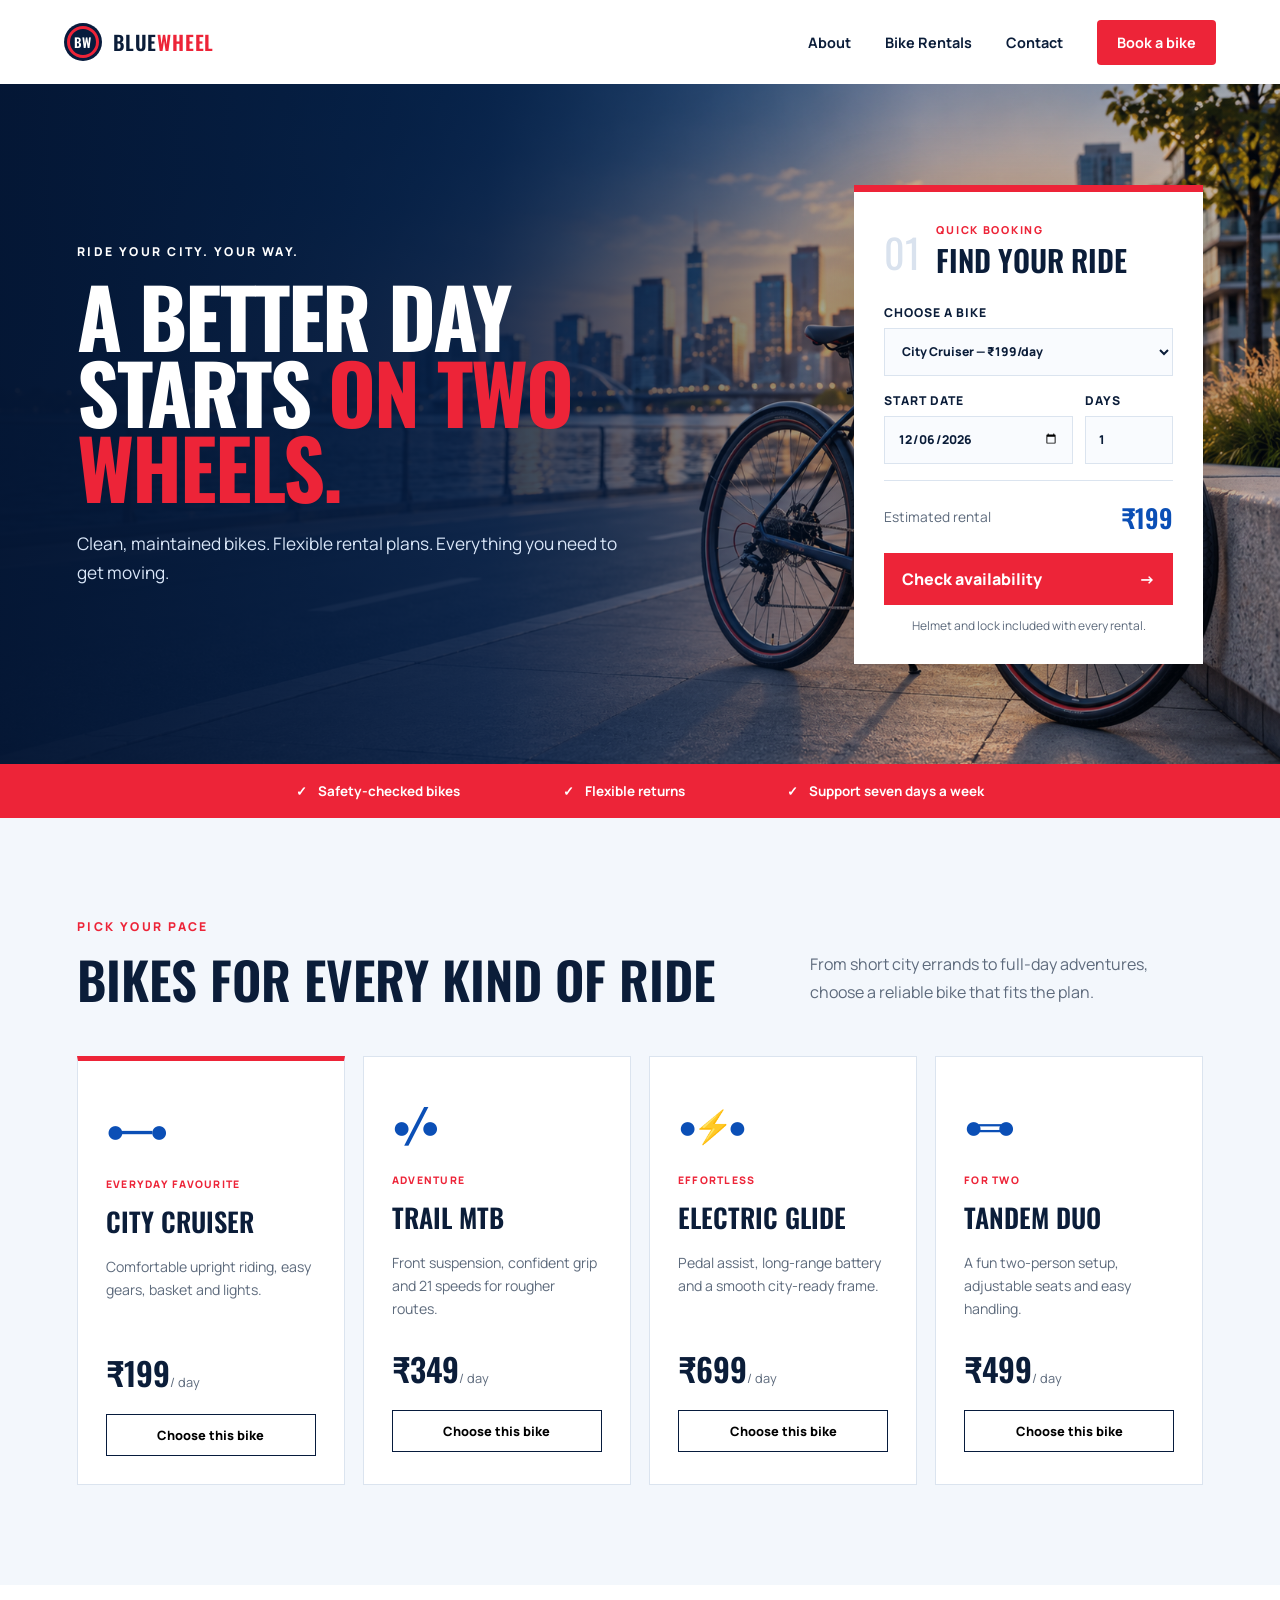
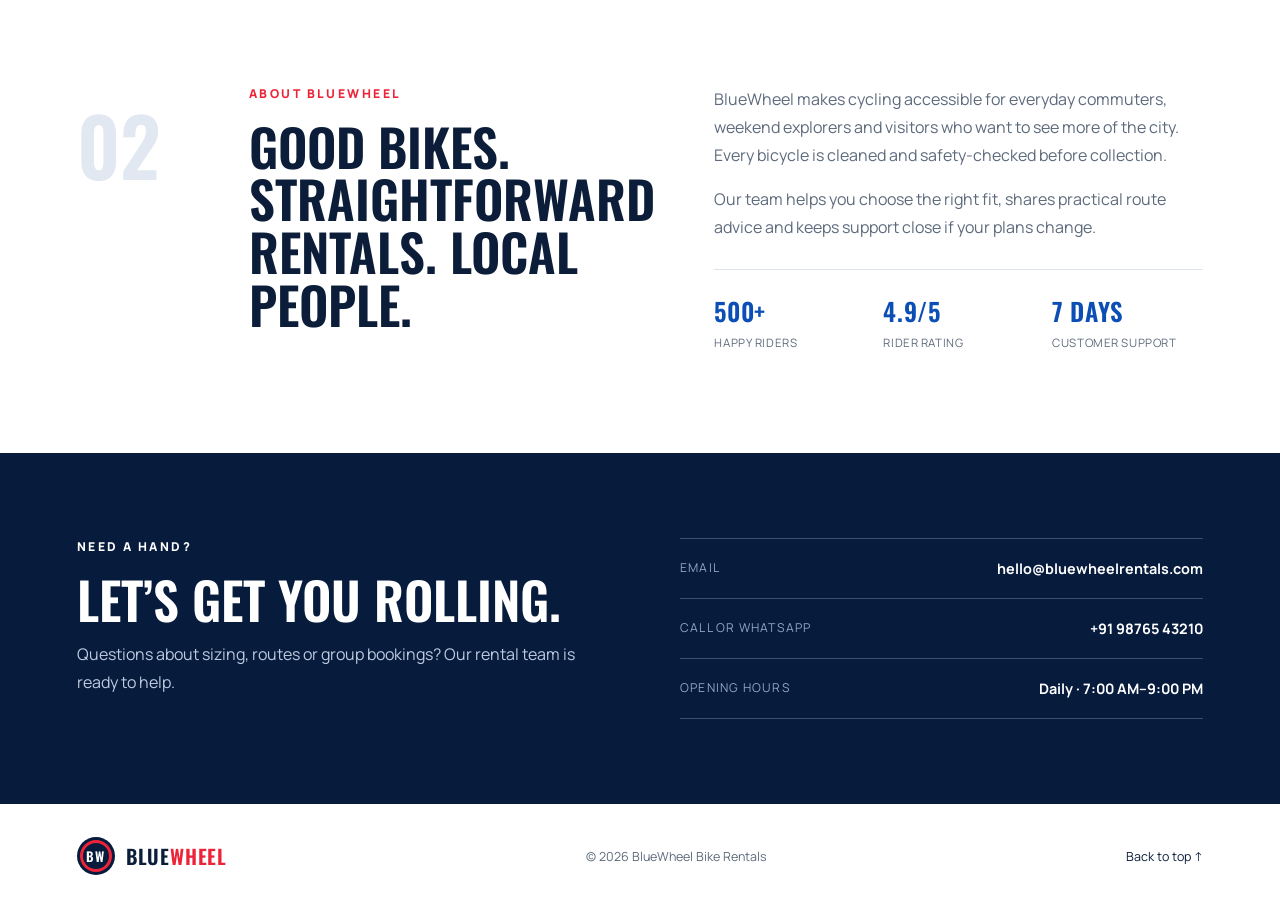
==== BlueWheel-Bike-Rentals/index.html @ c438b104 "Add bike rental website" ====
<!doctype html>
<html lang="en">
<head>
  <meta charset="utf-8">
  <meta name="viewport" content="width=device-width, initial-scale=1">
  <meta name="description" content="Book reliable city, mountain, electric, and tandem bicycles with BlueWheel Bike Rentals.">
  <title>BlueWheel Bike Rentals</title>
  <link rel="preconnect" href="https://fonts.googleapis.com">
  <link rel="preconnect" href="https://fonts.gstatic.com" crossorigin>
  <link href="https://fonts.googleapis.com/css2?family=Manrope:wght@400;500;600;700;800&family=Oswald:wght@500;600&display=swap" rel="stylesheet">
  <link rel="icon" type="image/svg+xml" href="data:image/svg+xml,%3Csvg xmlns='http://www.w3.org/2000/svg' viewBox='0 0 64 64'%3E%3Crect width='64' height='64' rx='14' fill='%2308285c'/%3E%3Ccircle cx='18' cy='43' r='10' fill='none' stroke='%23fff' stroke-width='4'/%3E%3Ccircle cx='47' cy='43' r='10' fill='none' stroke='%23fff' stroke-width='4'/%3E%3Cpath d='M18 43l10-20 9 20H18l8-14h14' fill='none' stroke='%23ed2438' stroke-width='4' stroke-linecap='round' stroke-linejoin='round'/%3E%3C/svg%3E">
  <link rel="stylesheet" href="styles.css">
</head>
<body>
  <header class="site-header">
    <a class="brand" href="#top" aria-label="BlueWheel home">
      <span class="brand-mark" aria-hidden="true">BW</span>
      <span>BLUE<span>WHEEL</span></span>
    </a>
    <button class="menu-toggle" type="button" aria-expanded="false" aria-controls="main-nav">Menu</button>
    <nav id="main-nav" aria-label="Main navigation">
      <a href="#about">About</a>
      <a href="#rentals">Bike Rentals</a>
      <a href="#contact">Contact</a>
      <a class="nav-cta" href="#book">Book a bike</a>
    </nav>
  </header>

  <main id="top">
    <section class="hero" aria-labelledby="hero-title">
      <img class="hero-image" src="hero-bike.png" alt="Blue city bicycle beside a waterfront cycling path at sunset">
      <div class="hero-shade"></div>
      <div class="hero-copy">
        <p class="eyebrow">Ride your city. Your way.</p>
        <h1 id="hero-title">A better day starts <em>on two wheels.</em></h1>
        <p>Clean, maintained bikes. Flexible rental plans. Everything you need to get moving.</p>
      </div>

      <form class="booking-card" id="book">
        <div class="booking-heading">
          <span>01</span>
          <div><p>Quick booking</p><h2>Find your ride</h2></div>
        </div>
        <label>Choose a bike
          <select id="bike-select" required>
            <option value="City Cruiser|199">City Cruiser — ₹199/day</option>
            <option value="Trail MTB|349">Trail MTB — ₹349/day</option>
            <option value="Electric Glide|699">Electric Glide — ₹699/day</option>
            <option value="Tandem Duo|499">Tandem Duo — ₹499/day</option>
          </select>
        </label>
        <div class="form-row">
          <label>Start date<input id="start-date" type="date" required></label>
          <label>Days<input id="days" type="number" min="1" max="30" value="1" required></label>
        </div>
        <div class="estimate"><span>Estimated rental</span><strong id="estimate">₹199</strong></div>
        <button class="primary-button" type="submit">Check availability <span>→</span></button>
        <p class="form-note">Helmet and lock included with every rental.</p>
        <div class="success-message" id="booking-message" role="status" aria-live="polite"></div>
      </form>
    </section>

    <section class="trust-strip" aria-label="Rental benefits">
      <span><b>✓</b> Safety-checked bikes</span>
      <span><b>✓</b> Flexible returns</span>
      <span><b>✓</b> Support seven days a week</span>
    </section>

    <section class="section rentals" id="rentals" aria-labelledby="rentals-title">
      <div class="section-heading">
        <div><p class="eyebrow red">Pick your pace</p><h2 id="rentals-title">Bikes for every kind of ride</h2></div>
        <p>From short city errands to full-day adventures, choose a reliable bike that fits the plan.</p>
      </div>
      <div class="bike-grid">
        <article class="bike-card featured">
          <div class="bike-icon" aria-hidden="true">●—●</div><p class="tag">Everyday favourite</p>
          <h3>City Cruiser</h3><p>Comfortable upright riding, easy gears, basket and lights.</p>
          <div class="price"><strong>₹199</strong><span>/ day</span></div><button data-bike="City Cruiser">Choose this bike</button>
        </article>
        <article class="bike-card">
          <div class="bike-icon" aria-hidden="true">●╱●</div><p class="tag">Adventure</p>
          <h3>Trail MTB</h3><p>Front suspension, confident grip and 21 speeds for rougher routes.</p>
          <div class="price"><strong>₹349</strong><span>/ day</span></div><button data-bike="Trail MTB">Choose this bike</button>
        </article>
        <article class="bike-card">
          <div class="bike-icon" aria-hidden="true">●⚡●</div><p class="tag">Effortless</p>
          <h3>Electric Glide</h3><p>Pedal assist, long-range battery and a smooth city-ready frame.</p>
          <div class="price"><strong>₹699</strong><span>/ day</span></div><button data-bike="Electric Glide">Choose this bike</button>
        </article>
        <article class="bike-card">
          <div class="bike-icon" aria-hidden="true">●═●</div><p class="tag">For two</p>
          <h3>Tandem Duo</h3><p>A fun two-person setup, adjustable seats and easy handling.</p>
          <div class="price"><strong>₹499</strong><span>/ day</span></div><button data-bike="Tandem Duo">Choose this bike</button>
        </article>
      </div>
    </section>

    <section class="section about" id="about" aria-labelledby="about-title">
      <div class="about-number" aria-hidden="true">02</div>
      <div><p class="eyebrow red">About BlueWheel</p><h2 id="about-title">Good bikes. Straightforward rentals. Local people.</h2></div>
      <div class="about-copy">
        <p>BlueWheel makes cycling accessible for everyday commuters, weekend explorers and visitors who want to see more of the city. Every bicycle is cleaned and safety-checked before collection.</p>
        <p>Our team helps you choose the right fit, shares practical route advice and keeps support close if your plans change.</p>
        <div class="stats"><span><strong>500+</strong> happy riders</span><span><strong>4.9/5</strong> rider rating</span><span><strong>7 days</strong> customer support</span></div>
      </div>
    </section>

    <section class="contact" id="contact" aria-labelledby="contact-title">
      <div><p class="eyebrow">Need a hand?</p><h2 id="contact-title">Let’s get you rolling.</h2><p>Questions about sizing, routes or group bookings? Our rental team is ready to help.</p></div>
      <div class="contact-links">
        <a href="mailto:hello@bluewheelrentals.com"><span>Email</span><strong>hello@bluewheelrentals.com</strong></a>
        <a href="tel:+919876543210"><span>Call or WhatsApp</span><strong>+91 98765 43210</strong></a>
        <p><span>Opening hours</span><strong>Daily · 7:00 AM–9:00 PM</strong></p>
      </div>
    </section>
  </main>

  <footer><a class="brand" href="#top"><span class="brand-mark">BW</span><span>BLUE<span>WHEEL</span></span></a><p>© 2026 BlueWheel Bike Rentals</p><a href="#top">Back to top ↑</a></footer>
  <script src="script.js"></script>
</body>
</html>
---- BlueWheel-Bike-Rentals/styles.css ----
:root{--navy:#071b3d;--blue:#0b4fb6;--bright:#156bff;--red:#ed2438;--white:#fff;--ice:#f3f7fc;--ink:#0b1d39;--muted:#5d6a7c;--line:#dbe4ef}
*{box-sizing:border-box}html{scroll-behavior:smooth}body{margin:0;font-family:Manrope,Arial,sans-serif;color:var(--ink);background:var(--white);font-size:16px}a{color:inherit;text-decoration:none}button,input,select{font:inherit}.site-header{height:84px;display:flex;align-items:center;justify-content:space-between;padding:0 clamp(22px,5vw,76px);background:#fff;position:relative;z-index:20}.brand{display:flex;align-items:center;gap:11px;font-family:Oswald,sans-serif;font-size:1.25rem;letter-spacing:.04em;font-weight:600}.brand>span:last-child>span{color:var(--red)}.brand-mark{display:grid;place-items:center;width:38px;height:38px;border-radius:50%;background:var(--navy);color:#fff!important;font:600 .82rem Oswald;outline:3px solid var(--red);outline-offset:-6px}.site-header nav{display:flex;align-items:center;gap:34px;font-weight:700;font-size:.9rem}.site-header nav a:not(.nav-cta):hover{color:var(--red)}.nav-cta{background:var(--red);color:#fff;padding:13px 20px;border-radius:4px}.menu-toggle{display:none}.hero{min-height:680px;position:relative;display:grid;grid-template-columns:minmax(0,1.15fr) minmax(340px,.55fr);gap:48px;align-items:center;padding:64px clamp(22px,6vw,92px);overflow:hidden}.hero-image,.hero-shade{position:absolute;inset:0;width:100%;height:100%;object-fit:cover}.hero-shade{background:linear-gradient(90deg,rgba(4,22,52,.97) 0%,rgba(5,30,68,.84) 38%,rgba(4,22,52,.18) 72%,rgba(4,22,52,.22));z-index:1}.hero-copy,.booking-card{position:relative;z-index:2}.hero-copy{color:white;max-width:670px}.eyebrow{text-transform:uppercase;letter-spacing:.2em;font-size:.76rem;font-weight:800;margin:0 0 18px}.eyebrow.red{color:var(--red)}.hero h1{font-family:Oswald,sans-serif;text-transform:uppercase;font-size:clamp(3.4rem,6.4vw,6.9rem);line-height:.92;margin:0 0 24px;letter-spacing:-.025em}.hero h1 em{font-style:normal;color:var(--red)}.hero-copy>p:last-child{max-width:540px;color:#d9e6f8;font-size:1.08rem;line-height:1.7}.booking-card{justify-self:end;width:min(100%,430px);background:white;padding:30px;border-top:7px solid var(--red);box-shadow:0 22px 70px rgba(0,0,0,.28)}.booking-heading{display:flex;gap:16px;align-items:center;margin-bottom:22px}.booking-heading>span{font-family:Oswald;font-size:2.5rem;color:#d9e2ee}.booking-heading p{margin:0;text-transform:uppercase;font-size:.68rem;letter-spacing:.16em;color:var(--red);font-weight:800}.booking-heading h2{margin:1px 0 0;font:600 1.85rem Oswald;text-transform:uppercase}.booking-card label{display:grid;gap:7px;font-size:.76rem;text-transform:uppercase;letter-spacing:.08em;font-weight:800;margin-bottom:16px}.booking-card select,.booking-card input{width:100%;border:1px solid var(--line);background:#f9fbfe;padding:13px;color:var(--ink);min-height:48px}.form-row{display:grid;grid-template-columns:1.5fr .7fr;gap:12px}.estimate{display:flex;justify-content:space-between;align-items:center;border-top:1px solid var(--line);padding:17px 0}.estimate span{font-size:.86rem;color:var(--muted)}.estimate strong{font:600 1.6rem Oswald;color:var(--blue)}.primary-button{border:0;background:var(--red);color:white;width:100%;padding:15px 18px;text-align:left;display:flex;justify-content:space-between;font-weight:800;cursor:pointer}.primary-button:hover{background:#cf1729}.form-note{text-align:center;color:var(--muted);font-size:.75rem;margin:12px 0 0}.success-message{display:none;margin-top:12px;padding:11px;background:#e9f4ff;color:var(--blue);font-size:.82rem;font-weight:700}.success-message.show{display:block}.trust-strip{display:flex;justify-content:center;gap:clamp(35px,8vw,120px);background:var(--red);color:white;padding:18px 24px;font-size:.84rem;font-weight:700}.trust-strip b{margin-right:8px}.section{padding:100px clamp(22px,6vw,92px)}.section-heading{display:grid;grid-template-columns:1.2fr .7fr;gap:60px;align-items:end;margin-bottom:50px}.section h2,.contact h2{font:600 clamp(2.5rem,4vw,4.4rem)/1.03 Oswald;text-transform:uppercase;margin:0}.section-heading>p{color:var(--muted);line-height:1.75;margin:0}.rentals{background:var(--ice)}.bike-grid{display:grid;grid-template-columns:repeat(4,1fr);gap:18px}.bike-card{background:white;padding:28px;border:1px solid var(--line);position:relative;transition:transform .2s,box-shadow .2s}.bike-card:hover{transform:translateY(-5px);box-shadow:0 18px 40px rgba(7,27,61,.1)}.bike-card.featured{border-top:5px solid var(--red)}.bike-icon{height:78px;display:flex;align-items:center;font:600 2rem Oswald;color:var(--blue);letter-spacing:-.15em}.bike-card .tag{text-transform:uppercase;color:var(--red);letter-spacing:.12em;font-size:.65rem;font-weight:800}.bike-card h3{font:600 1.65rem Oswald;text-transform:uppercase;margin:8px 0}.bike-card>p:not(.tag){font-size:.88rem;line-height:1.65;color:var(--muted);min-height:70px}.price{margin:24px 0 18px}.price strong{font:600 2rem Oswald}.price span{color:var(--muted);font-size:.8rem}.bike-card button{background:transparent;border:1px solid var(--navy);padding:11px 14px;width:100%;font-size:.8rem;font-weight:800;cursor:pointer}.bike-card button:hover{background:var(--navy);color:#fff}.about{display:grid;grid-template-columns:.25fr .85fr 1fr;gap:50px;align-items:start}.about-number{font:600 5rem Oswald;color:#e1e8f1}.about-copy{color:var(--muted);line-height:1.75}.about-copy>p:first-child{margin-top:0}.stats{display:grid;grid-template-columns:repeat(3,1fr);gap:18px;border-top:1px solid var(--line);padding-top:22px;margin-top:28px}.stats span{font-size:.72rem;text-transform:uppercase;letter-spacing:.05em}.stats strong{display:block;color:var(--blue);font:600 1.55rem Oswald;margin-bottom:4px}.contact{background:var(--navy);color:white;padding:85px clamp(22px,6vw,92px);display:grid;grid-template-columns:1fr 1fr;gap:80px}.contact>div:first-child>p:last-child{color:#bdcbe0;line-height:1.7;max-width:530px}.contact-links{border-top:1px solid #385073}.contact-links>a,.contact-links>p{display:flex;justify-content:space-between;gap:25px;padding:20px 0;border-bottom:1px solid #385073;margin:0}.contact-links span{color:#91a6c5;font-size:.76rem;text-transform:uppercase;letter-spacing:.1em}.contact-links strong{font-size:.9rem;text-align:right}.contact-links a:hover strong{color:#ff5567}footer{min-height:105px;display:flex;align-items:center;justify-content:space-between;padding:22px clamp(22px,6vw,92px);font-size:.78rem}footer p{color:var(--muted)}
@media(max-width:1000px){.hero{grid-template-columns:1fr;padding-top:90px}.booking-card{justify-self:start}.bike-grid{grid-template-columns:repeat(2,1fr)}.about{grid-template-columns:.2fr 1fr}.about-copy{grid-column:2}.contact{gap:40px}.site-header nav{gap:20px}}
@media(max-width:700px){.site-header{height:72px}.menu-toggle{display:block;background:var(--navy);color:white;border:0;padding:10px 14px}.site-header nav{display:none;position:absolute;top:72px;left:0;right:0;background:white;flex-direction:column;align-items:stretch;padding:20px 24px;box-shadow:0 15px 25px rgba(0,0,0,.12)}.site-header nav.open{display:flex}.hero{padding:70px 20px 42px;min-height:auto}.hero h1{font-size:3.5rem}.hero-shade{background:linear-gradient(180deg,rgba(4,22,52,.82),rgba(4,22,52,.95))}.booking-card{padding:23px;width:100%}.trust-strip{flex-direction:column;gap:12px}.section{padding:70px 20px}.section-heading{grid-template-columns:1fr;gap:20px}.bike-grid{grid-template-columns:1fr}.about{grid-template-columns:1fr;gap:18px}.about-number{font-size:3rem}.about-copy{grid-column:1}.stats{grid-template-columns:1fr 1fr}.contact{grid-template-columns:1fr;padding:65px 20px}.contact-links>a,.contact-links>p{flex-direction:column;gap:7px}.contact-links strong{text-align:left}footer{flex-direction:column;gap:15px;padding:30px 20px;text-align:center}}
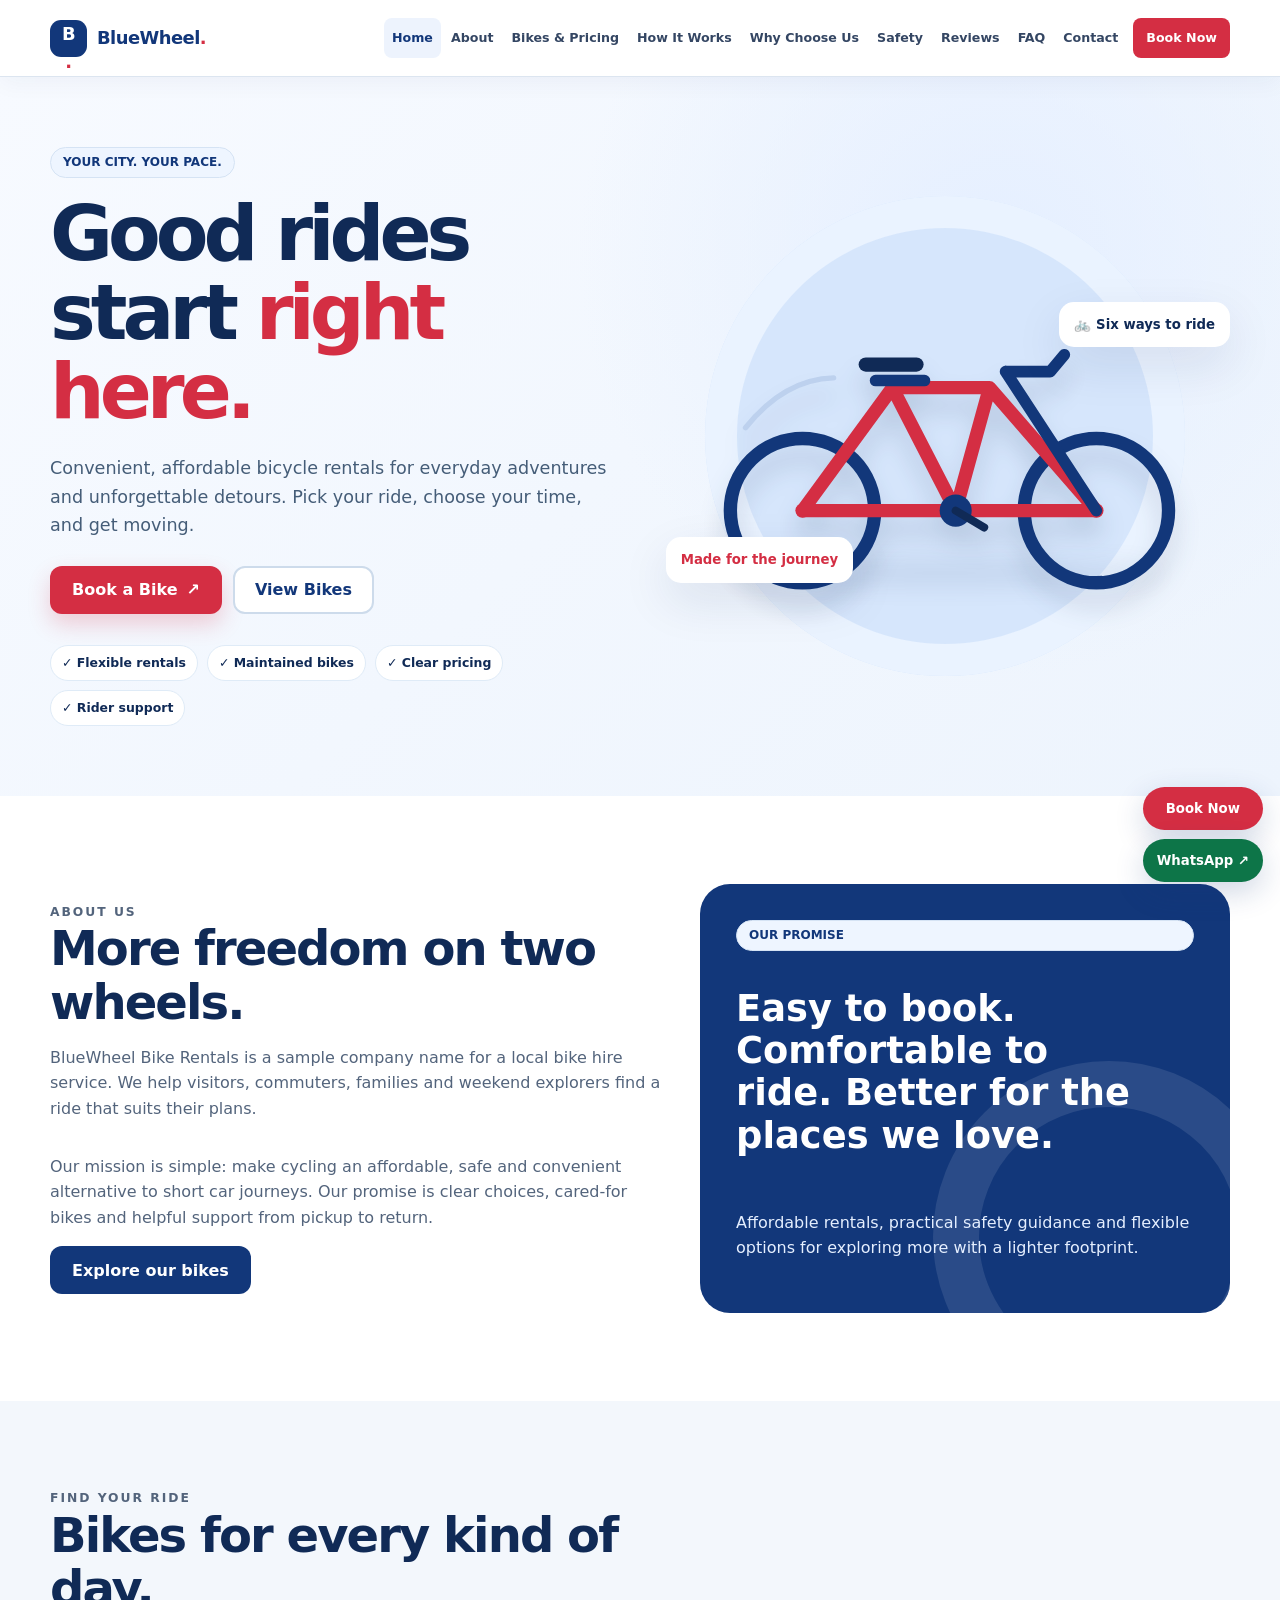
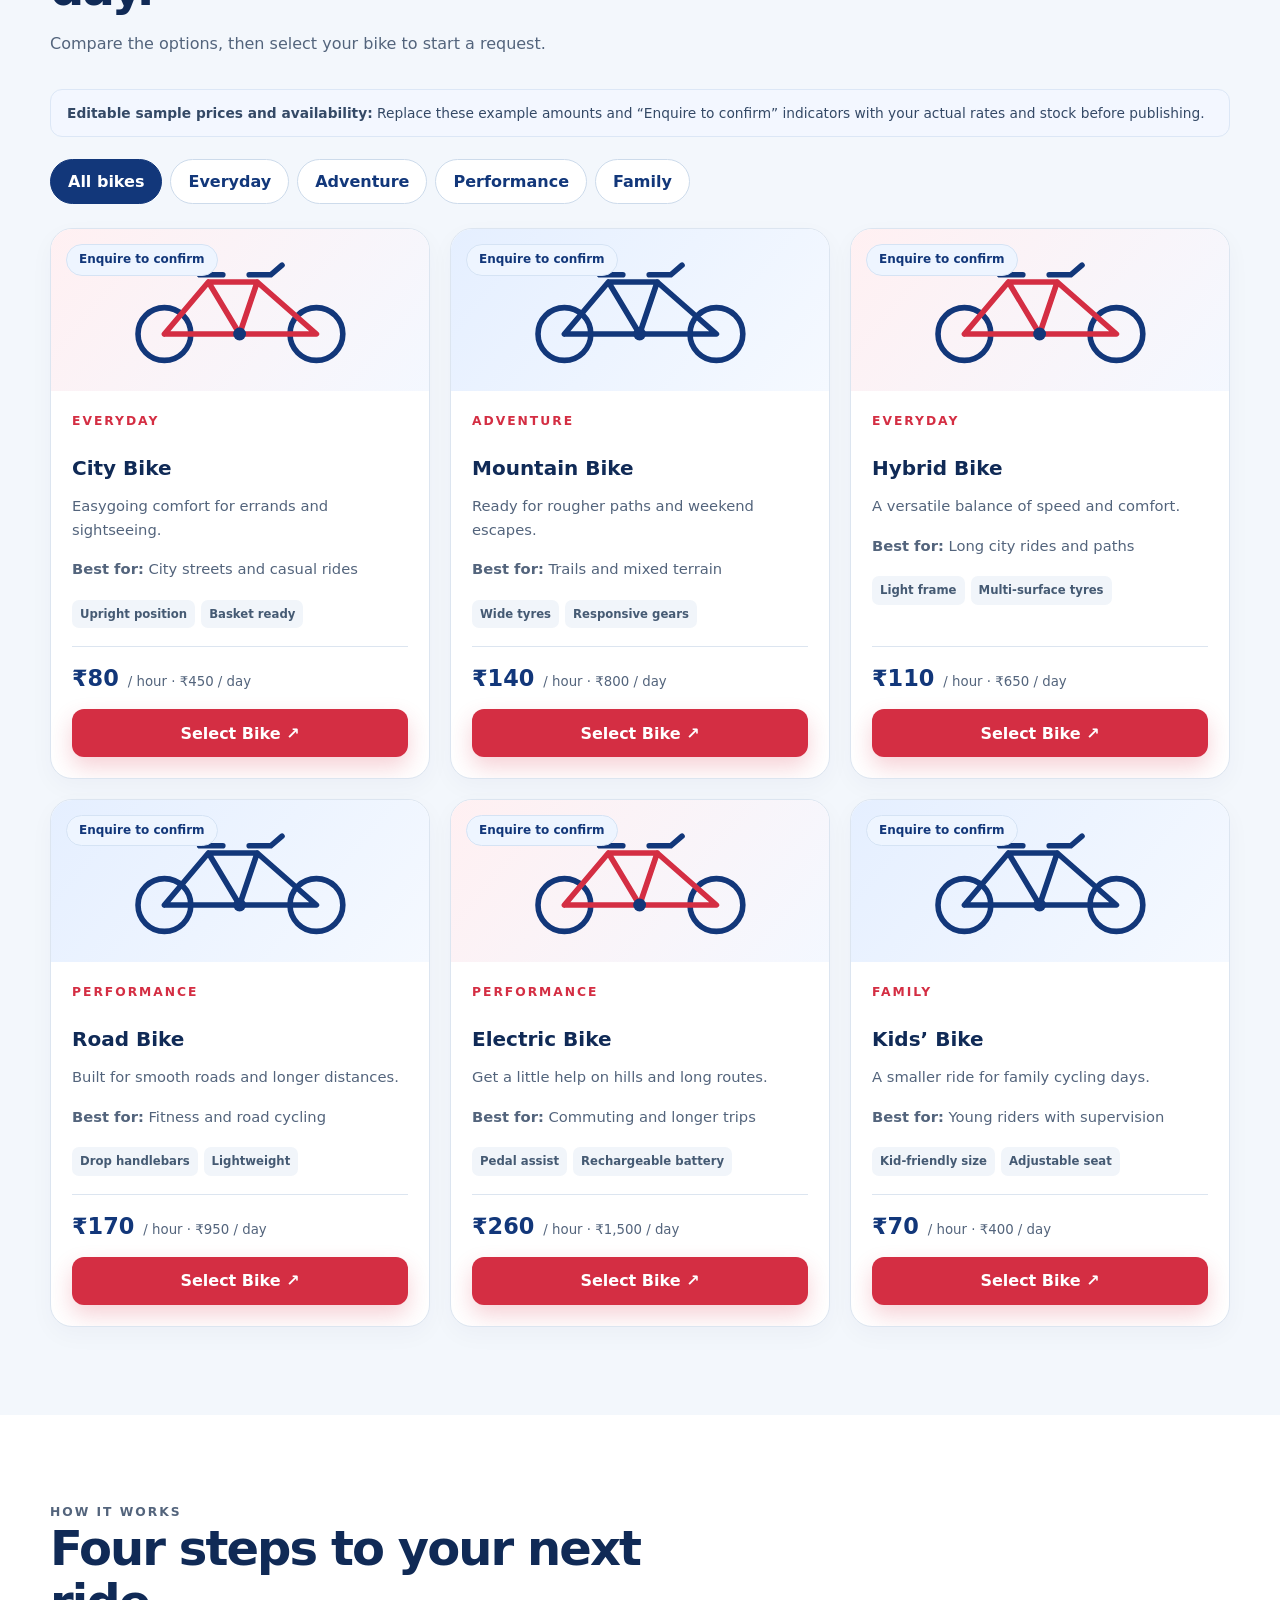
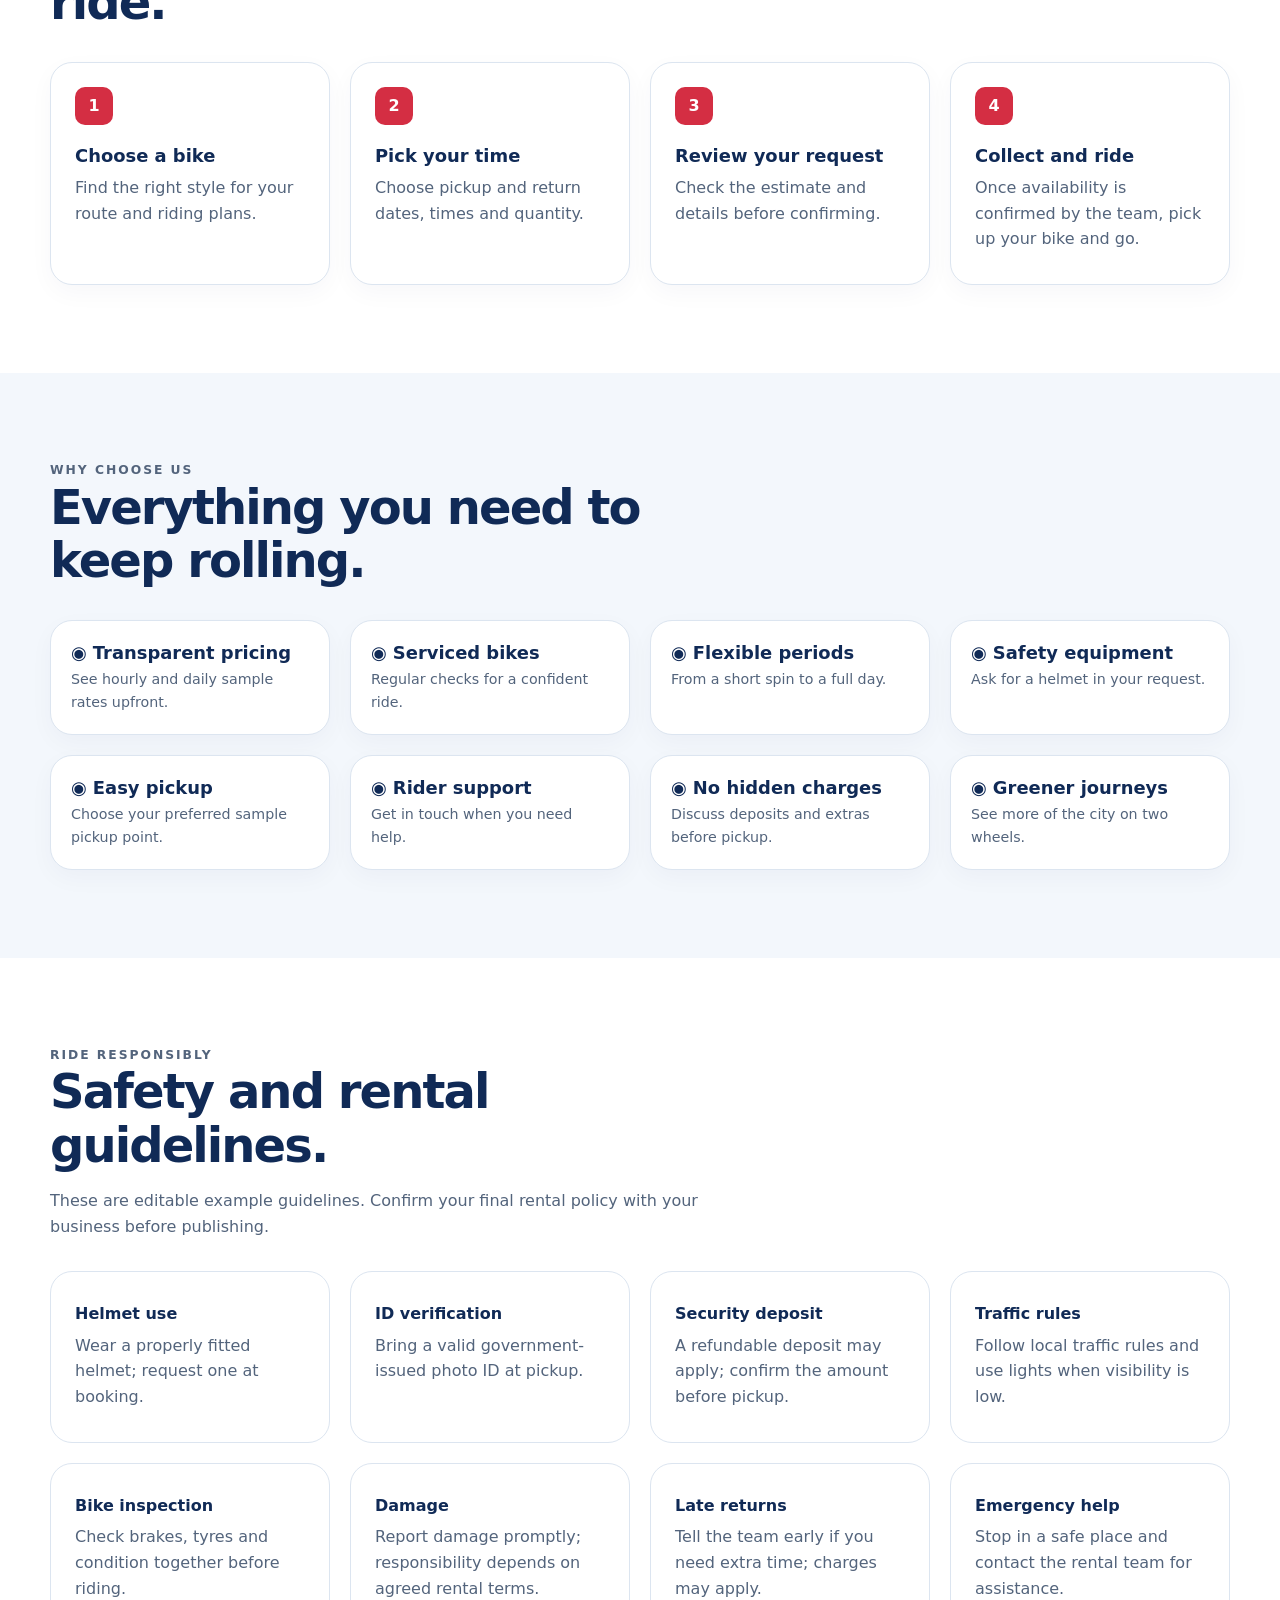
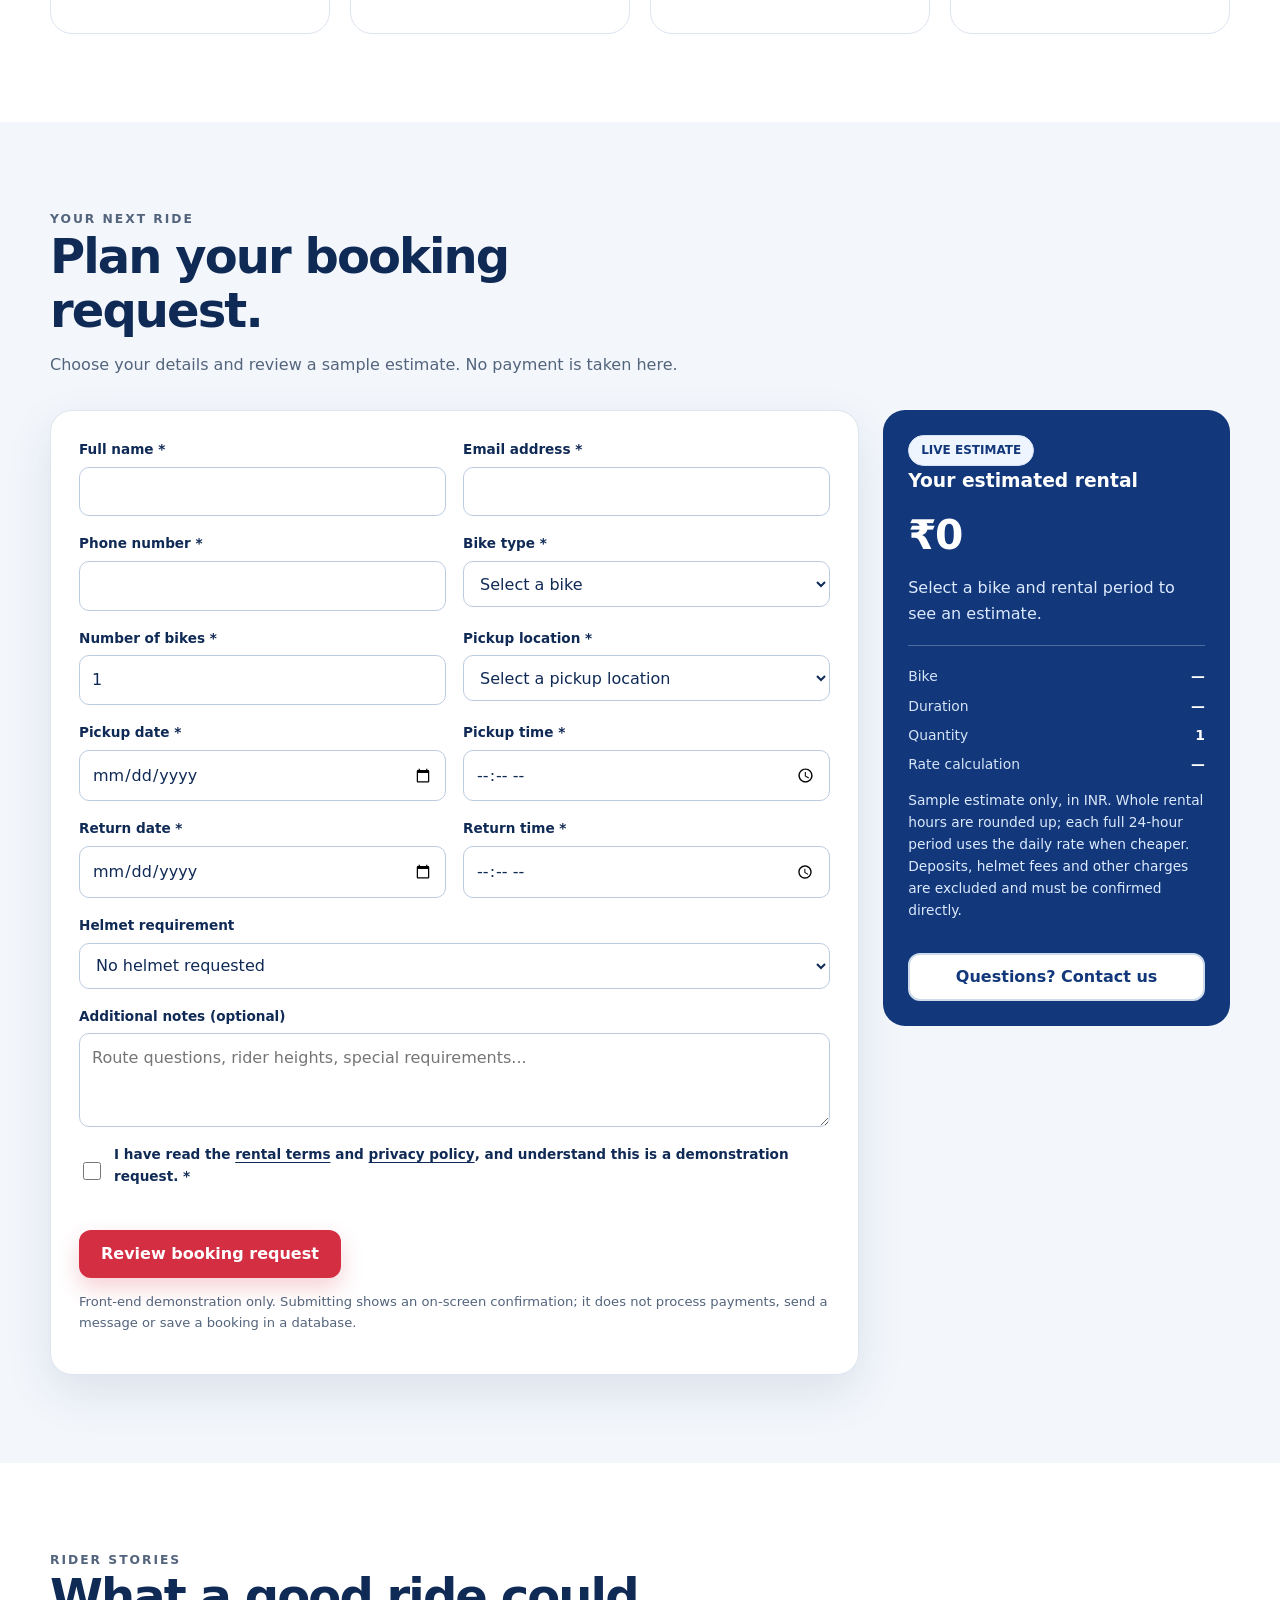
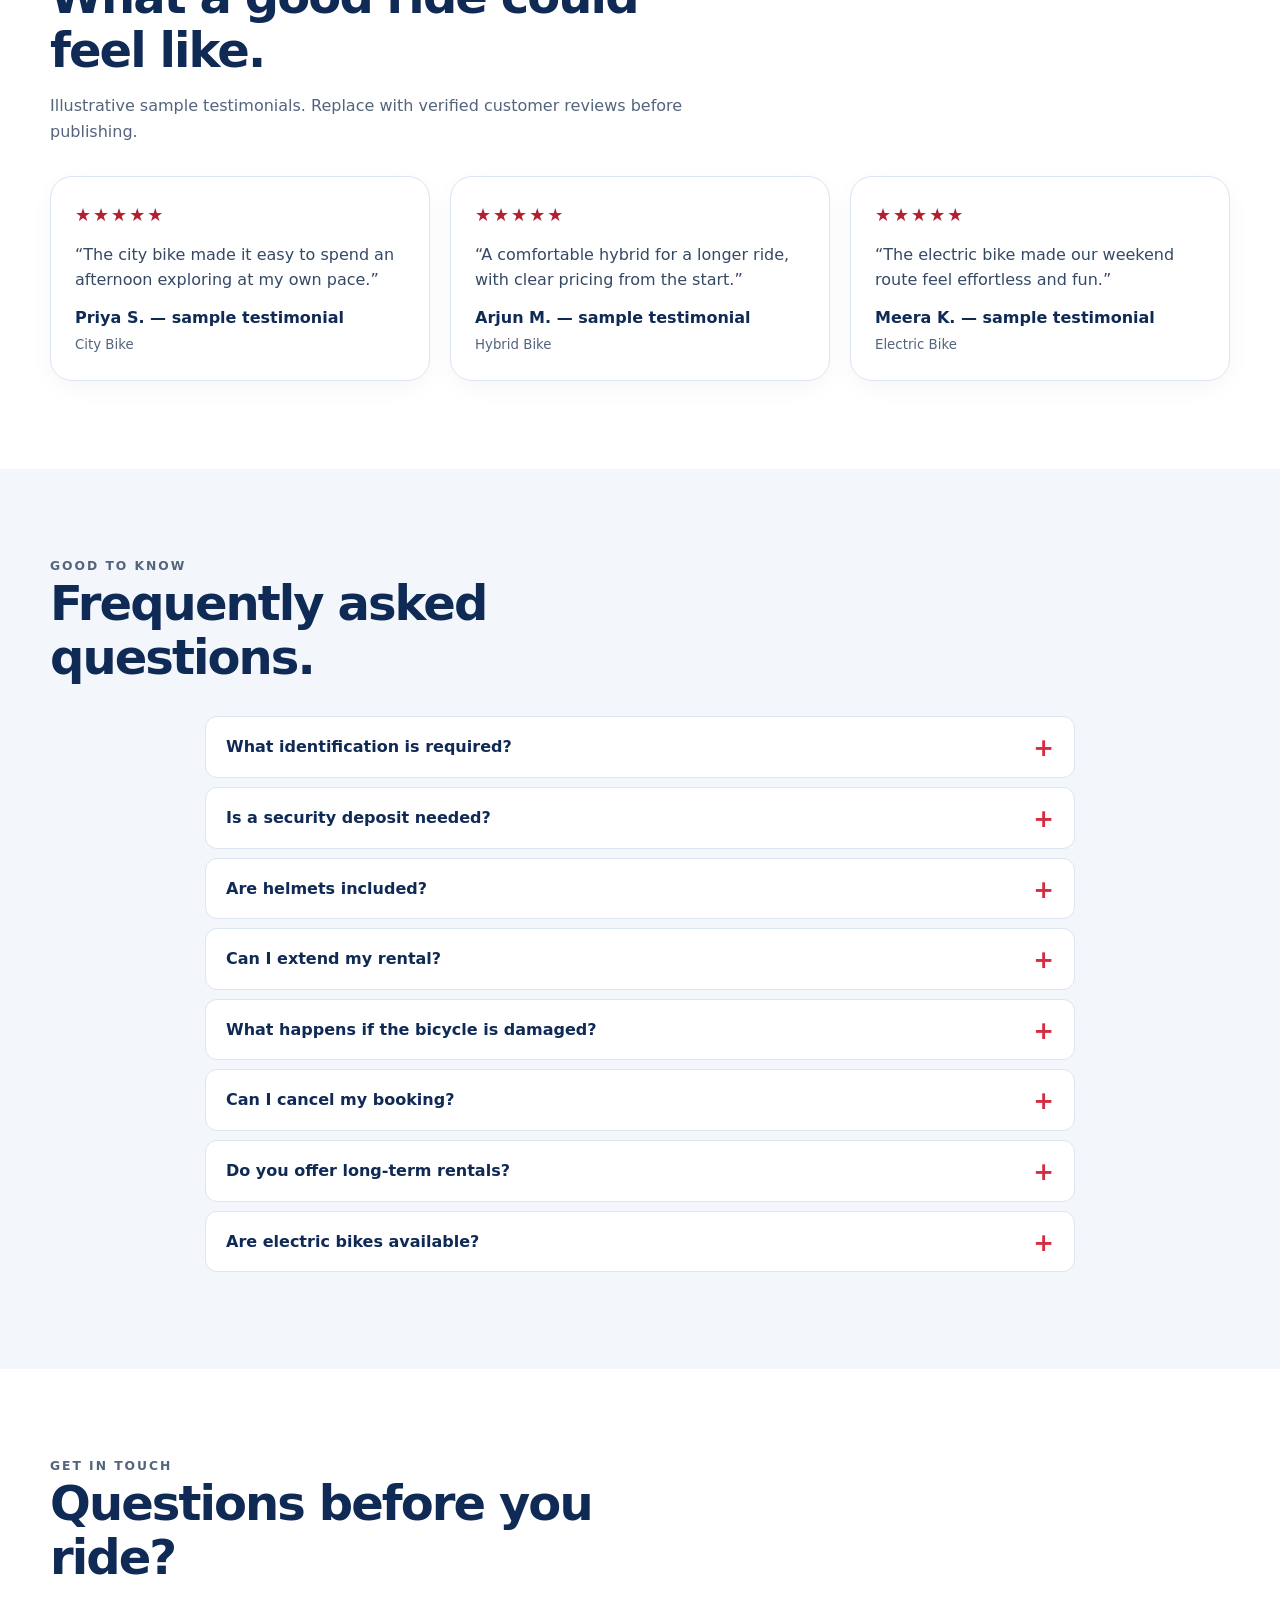
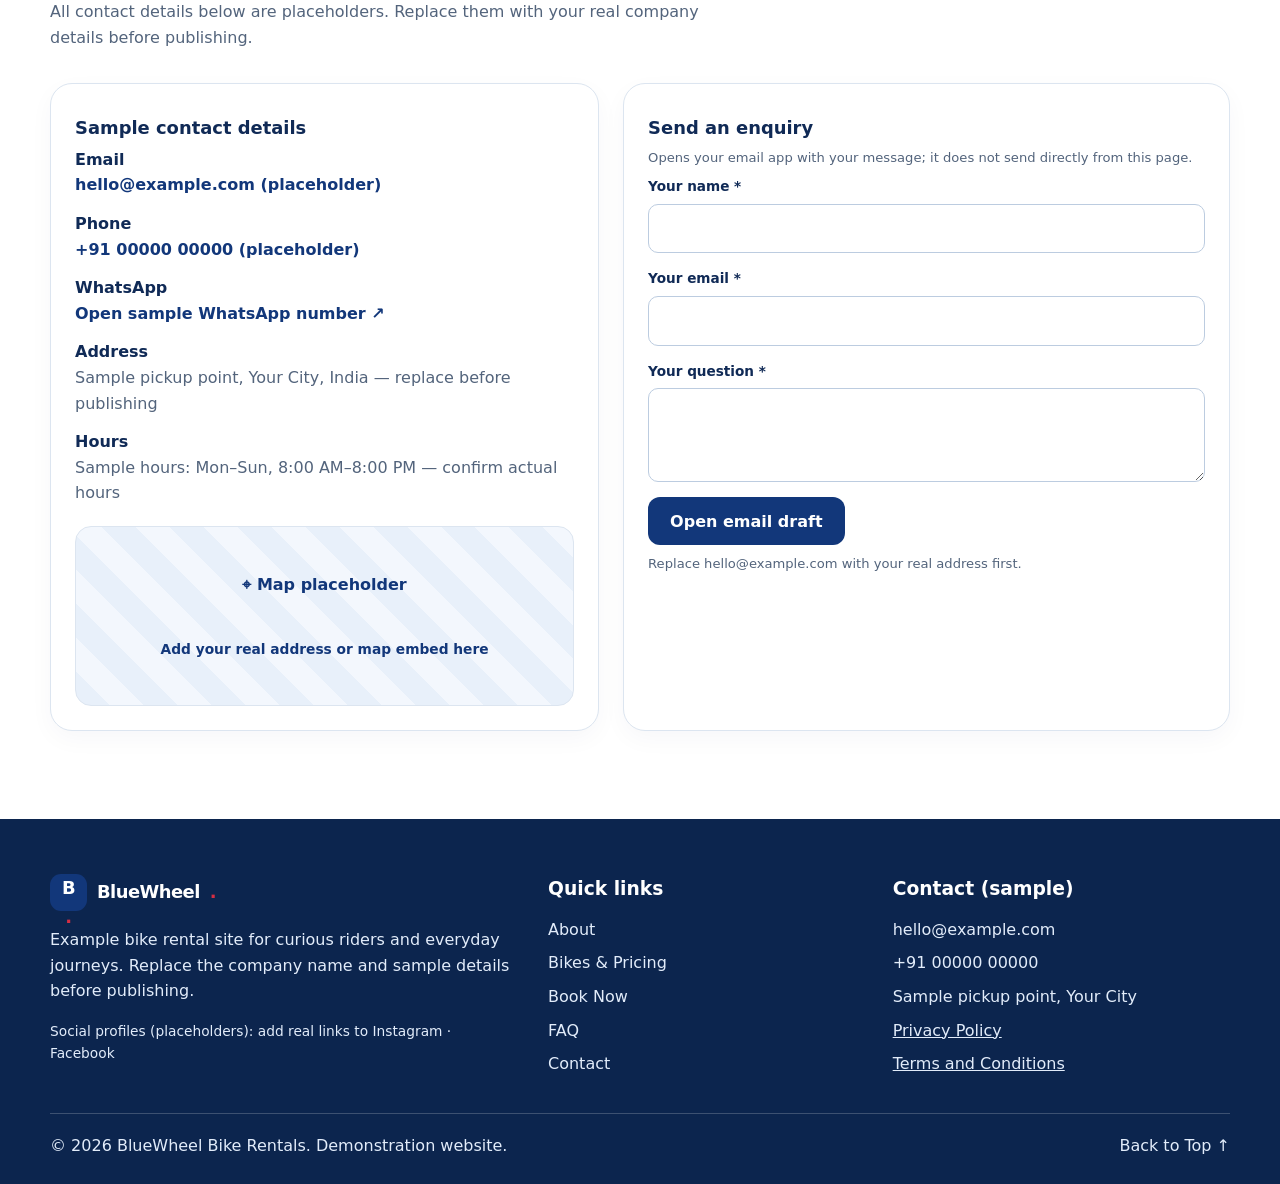
==== commit 73abf6a6: "Update bike rental website" ====
--- a/BlueWheel-Bike-Rentals/index.html
+++ b/BlueWheel-Bike-Rentals/index.html
@@ -3,119 +3,108 @@
 <head>
   <meta charset="utf-8">
   <meta name="viewport" content="width=device-width, initial-scale=1">
-  <meta name="description" content="Book reliable city, mountain, electric, and tandem bicycles with BlueWheel Bike Rentals.">
-  <title>BlueWheel Bike Rentals</title>
-  <link rel="preconnect" href="https://fonts.googleapis.com">
-  <link rel="preconnect" href="https://fonts.gstatic.com" crossorigin>
-  <link href="https://fonts.googleapis.com/css2?family=Manrope:wght@400;500;600;700;800&family=Oswald:wght@500;600&display=swap" rel="stylesheet">
-  <link rel="icon" type="image/svg+xml" href="data:image/svg+xml,%3Csvg xmlns='http://www.w3.org/2000/svg' viewBox='0 0 64 64'%3E%3Crect width='64' height='64' rx='14' fill='%2308285c'/%3E%3Ccircle cx='18' cy='43' r='10' fill='none' stroke='%23fff' stroke-width='4'/%3E%3Ccircle cx='47' cy='43' r='10' fill='none' stroke='%23fff' stroke-width='4'/%3E%3Cpath d='M18 43l10-20 9 20H18l8-14h14' fill='none' stroke='%23ed2438' stroke-width='4' stroke-linecap='round' stroke-linejoin='round'/%3E%3C/svg%3E">
-  <link rel="stylesheet" href="styles.css">
+  <meta name="theme-color" content="#12377a">
+  <meta name="description" content="Explore affordable city, mountain, hybrid, road, electric and kids' bike rentals. Compare sample prices and plan your next ride with BlueWheel Bike Rentals.">
+  <meta name="keywords" content="bike rental, bicycle rental, cycle hire, city bike, mountain bike, electric bike, India">
+  <title>BlueWheel Bike Rentals | Find your next ride</title>
+  <style>
+    /* EDIT BRAND COLOURS HERE. All artwork and icons below are embedded in this file. */
+    :root{--blue:#12377a;--navy:#102a56;--red:#d42e43;--red-dark:#af1d32;--light:#f3f7fc;--line:#dce5f0;--muted:#53647c;--white:#fff;--shadow:0 18px 48px rgba(16,42,86,.10);--radius:22px}
+    *{box-sizing:border-box}html{scroll-behavior:smooth;scroll-padding-top:104px}body{margin:0;color:var(--navy);font:16px/1.6 system-ui,-apple-system,Segoe UI,Roboto,Arial,sans-serif;background:#fff}body.dialog-open{overflow:hidden}button,input,select,textarea{font:inherit}button{cursor:pointer}a{color:inherit;text-decoration:none}img,svg{max-width:100%}section[id],header[id]{scroll-margin-top:105px}:focus-visible{outline:3px solid #e45a69;outline-offset:3px}.container{width:min(1180px,calc(100% - 40px));margin:auto}.section{padding:88px 0}.soft{background:var(--light)}.eyebrow{color:var(--red);font-size:.77rem;letter-spacing:.16em;font-weight:850;text-transform:uppercase;margin:0 0 12px}.section-heading{max-width:680px;margin-bottom:32px}.section-heading h2{font-size:clamp(2rem,4vw,3rem);line-height:1.12;letter-spacing:-.04em;margin:0 0 15px}.section-heading p{color:var(--muted);margin:0}.muted{color:var(--muted)}.small{font-size:.86rem}.pill{display:inline-flex;align-items:center;gap:6px;border:1px solid #d5e3f4;background:#eef5ff;color:var(--blue);border-radius:99px;padding:5px 12px;font-size:.75rem;font-weight:800}.btn{display:inline-flex;align-items:center;justify-content:center;gap:9px;min-height:48px;border:2px solid transparent;border-radius:12px;padding:11px 20px;font-weight:800;line-height:1.2;transition:transform .2s,background .2s,box-shadow .2s;text-align:center}.btn:hover{transform:translateY(-2px)}.btn-red{background:var(--red);color:#fff;box-shadow:0 10px 22px rgba(212,46,67,.22)}.btn-red:hover{background:var(--red-dark)}.btn-blue{background:var(--blue);color:#fff}.btn-blue:hover{background:#204c9c}.btn-outline{border-color:#cddbeb;background:#fff;color:var(--blue)}.btn-outline:hover{border-color:var(--blue)}.btn-small{min-height:42px;padding:9px 15px;font-size:.89rem}.link{color:var(--blue);text-decoration:underline;text-underline-offset:3px}.skip{position:absolute;left:12px;top:-70px;z-index:100;background:#fff;padding:10px}.skip:focus{top:10px}
+    .site-header{position:sticky;top:0;z-index:40;background:rgba(255,255,255,.97);border-bottom:1px solid var(--line);box-shadow:0 6px 22px rgba(16,42,86,.045)}.nav-wrap{min-height:76px;display:flex;align-items:center;gap:18px}.brand{display:inline-flex;align-items:center;gap:10px;white-space:nowrap;font-size:1.12rem;font-weight:900;letter-spacing:-.03em;color:var(--blue)}.brand-mark{display:grid;place-items:center;height:37px;width:37px;border-radius:11px;background:var(--blue);color:#fff;font-weight:900}.brand .accent{color:var(--red)}.nav{display:flex;align-items:center;gap:2px;margin-left:auto}.nav a{display:inline-flex;align-items:center;min-height:40px;padding:6px 8px;font-size:.79rem;font-weight:750;border-radius:8px;white-space:nowrap;color:#344663}.nav a:hover,.nav a.active{background:#edf3fd;color:var(--blue)}.nav .nav-book{background:var(--red);color:#fff;margin-left:5px;padding-inline:13px}.nav .nav-book:hover,.nav .nav-book.active{background:var(--red-dark);color:#fff}.menu-toggle{display:none;margin-left:auto;border:1px solid var(--line);background:#fff;border-radius:10px;width:44px;height:44px;color:var(--blue);font-size:1.35rem;line-height:1}
+    .hero{background:radial-gradient(circle at 78% 25%,#e5efff 0,transparent 37%),linear-gradient(135deg,#f7faff,#edf4fd);overflow:hidden}.hero-grid{display:grid;grid-template-columns:1fr 1fr;align-items:center;gap:40px;min-height:625px;padding:70px 0}.hero h1{font-size:clamp(2.8rem,6vw,5.3rem);line-height:1.03;letter-spacing:-.065em;margin:16px 0 23px;max-width:710px}.hero h1 em{font-style:normal;color:var(--red)}.hero-copy>p{font-size:1.1rem;color:#455d78;max-width:560px}.hero-actions{display:flex;flex-wrap:wrap;gap:11px;margin:27px 0}.trust-row{display:flex;flex-wrap:wrap;gap:9px;margin-top:31px}.trust-row span{background:#fff;border:1px solid #dfebf7;border-radius:99px;padding:7px 11px;font-size:.78rem;font-weight:700}.visual{position:relative;min-height:385px;display:grid;place-items:center}.visual:before{content:"";position:absolute;width:min(100%,480px);aspect-ratio:1;border-radius:50%;background:#d6e6fc;box-shadow:inset 0 0 0 32px #eaf3ff}.visual:after{content:"";position:absolute;inset:auto 12% 12% 12%;height:20px;background:#17386a;opacity:.12;filter:blur(13px);border-radius:50%}.bike-art{position:relative;z-index:1;filter:drop-shadow(0 18px 12px rgba(24,48,90,.16))}.visual-tag{position:absolute;z-index:2;right:0;top:15%;background:#fff;padding:12px 15px;border-radius:15px;box-shadow:var(--shadow);font-size:.83rem;font-weight:850}.visual-tag.bottom{left:1%;right:auto;top:auto;bottom:12%;color:var(--red)}
+    .grid{display:grid;gap:20px}.three{grid-template-columns:repeat(3,minmax(0,1fr))}.four{grid-template-columns:repeat(4,minmax(0,1fr))}.two{grid-template-columns:repeat(2,minmax(0,1fr))}.card{background:#fff;border:1px solid var(--line);border-radius:var(--radius);box-shadow:0 8px 24px rgba(16,42,86,.035);padding:24px}.card h3{font-size:1.12rem;line-height:1.3;margin:8px 0}.card p{color:var(--muted);margin:8px 0}.icon-tile{display:grid;place-items:center;width:46px;height:46px;background:#e9f1ff;color:var(--blue);border-radius:13px;font-size:1.3rem;font-weight:900}.about-grid{display:grid;grid-template-columns:1.08fr .92fr;gap:28px;align-items:center}.about-panel{background:var(--blue);color:white;border-radius:30px;padding:36px;min-height:315px;display:flex;flex-direction:column;justify-content:space-between;position:relative;overflow:hidden}.about-panel:before{content:"";position:absolute;right:-55px;bottom:-100px;width:260px;height:260px;border:46px solid rgba(255,255,255,.10);border-radius:50%}.about-panel h3{font-size:clamp(1.5rem,3vw,2.3rem);line-height:1.15;max-width:400px}.about-panel p{color:#e5efff;max-width:460px}.about-panel>*{position:relative}.filter-bar{display:flex;gap:8px;flex-wrap:wrap;margin:22px 0 24px}.filter{background:#fff;border:1px solid #cddbeb;border-radius:99px;padding:9px 17px;color:var(--blue);font-weight:750}.filter:hover,.filter[aria-pressed="true"]{background:var(--blue);border-color:var(--blue);color:#fff}.bike-card{padding:0;overflow:hidden;display:flex;flex-direction:column}.bike-image{height:162px;display:grid;place-items:center;position:relative;background:linear-gradient(130deg,#e5efff,#f5f9ff)}.bike-image.red{background:linear-gradient(130deg,#fff0f2,#f4f8ff)}.bike-image svg{width:78%;height:120px}.bike-image .tag{position:absolute;left:15px;top:15px}.bike-body{padding:21px;display:flex;flex-direction:column;flex:1}.bike-body h3{font-size:1.25rem;margin:11px 0 5px}.bike-body p{font-size:.92rem}.bike-features{display:flex;flex-wrap:wrap;gap:6px;margin:11px 0 18px}.bike-features span{background:#f1f5fa;padding:5px 8px;border-radius:7px;font-size:.73rem;color:#455a73;font-weight:750}.price-line{display:flex;align-items:baseline;gap:9px;border-top:1px solid var(--line);padding:14px 0 12px;margin-top:auto}.price-line strong{color:var(--blue);font-size:1.4rem}.price-line small{color:var(--muted)}.bike-body .btn{width:100%}.sample-note{padding:12px 16px;border:1px solid #dce7f6;border-radius:12px;background:#f3f7ff;color:#344966;font-size:.86rem}.steps .card{position:relative}.step-num{display:grid;place-items:center;width:38px;height:38px;border-radius:10px;background:var(--red);color:#fff;font-weight:900}.steps .card h3{margin-top:19px}.benefit-list .card{padding:20px}.benefit-list .card h3{margin:0 0 4px}.benefit-list .card p{font-size:.89rem;margin:0}.guidelines .card{box-shadow:none}.guidelines .card h3{font-size:1rem}.review-stars{color:#b51e32;letter-spacing:2px;font-size:1.12rem}.review-card blockquote{margin:12px 0;color:#354965}.review-card strong{display:block}.review-card small{color:var(--muted)}
+    .booking-layout{display:grid;grid-template-columns:1.4fr .6fr;gap:24px;align-items:start}.booking-form{background:#fff;border:1px solid var(--line);border-radius:var(--radius);padding:28px;box-shadow:var(--shadow)}.form-grid{display:grid;grid-template-columns:repeat(2,minmax(0,1fr));gap:17px}.field{display:flex;flex-direction:column;gap:6px}.field.full{grid-column:1/-1}.field label,.field>span{font-size:.85rem;font-weight:800}.field input,.field select,.field textarea{width:100%;border:1.5px solid #bccce0;border-radius:10px;background:#fff;color:var(--navy);padding:11px 12px;min-height:46px}.field textarea{min-height:94px;resize:vertical}.field input:focus,.field select:focus,.field textarea:focus{border-color:var(--blue);outline:2px solid #d9e6ff}.field input[aria-invalid="true"],.field select[aria-invalid="true"]{border-color:var(--red)}.check-row{display:flex;gap:10px;align-items:flex-start;font-size:.9rem}.check-row input{width:18px;height:18px;flex:none;margin-top:4px;accent-color:var(--blue)}.estimate-card{background:var(--blue);color:#fff;border-radius:var(--radius);padding:25px;position:sticky;top:98px}.estimate-card p{color:#dceaff}.estimate-card h3{margin:0 0 16px}.estimate-card .amount{font-size:2.55rem;line-height:1.15;font-weight:900;letter-spacing:-.04em}.estimate-card .btn{width:100%;margin-top:18px}.estimate-card dl{display:grid;grid-template-columns:1fr auto;gap:7px;font-size:.87rem}.estimate-card dt{color:#d5e4f7}.estimate-card dd{margin:0;text-align:right;font-weight:750}.estimate-card hr{border:0;border-top:1px solid #ffffff44;margin:19px 0}.hint{font-size:.82rem;color:var(--muted)}.error{color:var(--red-dark);font-size:.85rem;font-weight:750;min-height:1.2em;margin:8px 0}.status{border-radius:12px;padding:12px 16px;margin:15px 0;background:#e7f6ed;color:#145435;border:1px solid #bfe7cb}.status[hidden],[hidden]{display:none!important}.faq-list{max-width:870px;margin:auto}.faq-list details{background:#fff;border:1px solid var(--line);border-radius:12px;margin:9px 0;padding:0 20px}.faq-list summary{cursor:pointer;list-style:none;padding:17px 28px 17px 0;font-weight:800;position:relative}.faq-list summary::-webkit-details-marker{display:none}.faq-list summary:after{content:"+";position:absolute;right:0;top:11px;font-size:1.55rem;color:var(--red)}.faq-list details[open] summary:after{content:"−"}.faq-list details p{margin:0 0 18px;color:var(--muted)}.contact-grid{display:grid;grid-template-columns:.95fr 1.05fr;gap:24px}.contact-links{display:grid;gap:13px}.contact-links a{color:var(--blue);font-weight:750;overflow-wrap:anywhere}.map-placeholder{background:repeating-linear-gradient(45deg,#e8f0fa,#e8f0fa 24px,#f3f7fd 24px,#f3f7fd 48px);border:1px solid var(--line);border-radius:16px;min-height:180px;display:grid;place-items:center;text-align:center;padding:25px;color:var(--blue);font-weight:800;margin-top:20px}.contact-form .field{margin:0 0 15px}.footer{background:#0c254e;color:#e2ecfa;padding:55px 0 26px}.footer h3{color:white;margin:0 0 13px}.footer-grid{display:grid;grid-template-columns:1.5fr 1fr 1.1fr;gap:38px}.footer a{color:#e2ecfa}.footer a:hover{text-decoration:underline}.footer ul{list-style:none;padding:0;margin:0;display:grid;gap:8px}.footer-bottom{border-top:1px solid #ffffff33;margin-top:35px;padding-top:19px;display:flex;justify-content:space-between;flex-wrap:wrap;gap:12px}.text-button{border:0;background:none;padding:0;color:inherit;text-decoration:underline;cursor:pointer}.float-actions{position:fixed;right:17px;bottom:18px;z-index:30;display:grid;gap:9px}.float-actions a{display:inline-flex;justify-content:center;align-items:center;box-shadow:0 10px 30px #12377a33;border-radius:99px;min-height:43px;padding:8px 14px;font-size:.83rem;font-weight:850}.float-book{background:var(--red);color:white}.float-wa{background:#0d7548;color:white}
+    .modal{border:0;border-radius:20px;padding:0;max-width:min(580px,calc(100% - 28px));width:100%;box-shadow:0 24px 70px #0b224d55;color:var(--navy)}.modal::backdrop{background:#071d3d99}.modal-inner{padding:25px}.modal-top{display:flex;justify-content:space-between;align-items:start;gap:14px}.modal h2{margin:0;font-size:1.6rem}.close{border:0;background:#edf3fb;border-radius:9px;color:var(--blue);width:37px;height:37px;font-size:1.35rem;line-height:1}.summary-rows{display:grid;grid-template-columns:1fr 1.5fr;gap:8px;border-top:1px solid var(--line);padding-top:15px;margin:17px 0}.summary-rows dt{color:var(--muted)}.summary-rows dd{margin:0;font-weight:750;overflow-wrap:anywhere}.modal-actions{display:flex;gap:10px;flex-wrap:wrap}.modal-scroll{max-height:min(70vh,640px);overflow:auto}.reveal{opacity:0;transform:translateY(18px);transition:opacity .5s,transform .5s}.reveal.visible{opacity:1;transform:none}
+    @media(max-width:1100px){.menu-toggle{display:block}.nav{display:none;position:absolute;top:76px;left:0;right:0;background:white;box-shadow:var(--shadow);padding:15px 20px 22px;max-height:calc(100vh - 76px);overflow:auto;flex-direction:column;align-items:stretch}.nav.open{display:flex}.nav a{font-size:.96rem;padding:10px 14px}.nav .nav-book{margin:8px 0 0}.three{grid-template-columns:repeat(2,minmax(0,1fr))}.four{grid-template-columns:repeat(2,minmax(0,1fr))}}
+    @media(max-width:760px){.section{padding:65px 0}.hero-grid,.about-grid,.booking-layout,.contact-grid{grid-template-columns:1fr}.hero-grid{gap:0;padding:57px 0 40px;min-height:0}.hero h1{font-size:clamp(2.75rem,10vw,4.6rem)}.visual{min-height:290px}.visual:before{max-width:330px}.visual-tag{right:3%;top:12%}.visual-tag.bottom{left:2%}.bike-art{max-width:400px}.estimate-card{position:static}.footer-grid{grid-template-columns:repeat(2,1fr)}.footer-grid>div:first-child{grid-column:1/-1}}
+    @media(max-width:530px){.container{width:min(100% - 30px,1180px)}.three,.four,.two,.form-grid,.footer-grid{grid-template-columns:1fr}.field.full{grid-column:auto}.footer-grid>div:first-child{grid-column:auto}.hero-actions .btn{flex:1}.visual-tag{font-size:.72rem}.booking-form{padding:20px}.float-actions{right:10px;bottom:10px}.float-actions a{min-height:40px;padding:7px 10px;font-size:.73rem}.summary-rows{grid-template-columns:1fr;gap:1px}.summary-rows dd{margin-bottom:10px}}
+    @media(prefers-reduced-motion:reduce){html{scroll-behavior:auto}*,*:before,*:after{animation-duration:.01ms!important;transition-duration:.01ms!important}.reveal{opacity:1;transform:none}}
+  </style>
 </head>
 <body>
-  <header class="site-header">
-    <a class="brand" href="#top" aria-label="BlueWheel home">
-      <span class="brand-mark" aria-hidden="true">BW</span>
-      <span>BLUE<span>WHEEL</span></span>
-    </a>
-    <button class="menu-toggle" type="button" aria-expanded="false" aria-controls="main-nav">Menu</button>
-    <nav id="main-nav" aria-label="Main navigation">
-      <a href="#about">About</a>
-      <a href="#rentals">Bike Rentals</a>
-      <a href="#contact">Contact</a>
-      <a class="nav-cta" href="#book">Book a bike</a>
-    </nav>
-  </header>
-
-  <main id="top">
-    <section class="hero" aria-labelledby="hero-title">
-      <img class="hero-image" src="hero-bike.png" alt="Blue city bicycle beside a waterfront cycling path at sunset">
-      <div class="hero-shade"></div>
-      <div class="hero-copy">
-        <p class="eyebrow">Ride your city. Your way.</p>
-        <h1 id="hero-title">A better day starts <em>on two wheels.</em></h1>
-        <p>Clean, maintained bikes. Flexible rental plans. Everything you need to get moving.</p>
-      </div>
-
-      <form class="booking-card" id="book">
-        <div class="booking-heading">
-          <span>01</span>
-          <div><p>Quick booking</p><h2>Find your ride</h2></div>
-        </div>
-        <label>Choose a bike
-          <select id="bike-select" required>
-            <option value="City Cruiser|199">City Cruiser — ₹199/day</option>
-            <option value="Trail MTB|349">Trail MTB — ₹349/day</option>
-            <option value="Electric Glide|699">Electric Glide — ₹699/day</option>
-            <option value="Tandem Duo|499">Tandem Duo — ₹499/day</option>
-          </select>
-        </label>
-        <div class="form-row">
-          <label>Start date<input id="start-date" type="date" required></label>
-          <label>Days<input id="days" type="number" min="1" max="30" value="1" required></label>
-        </div>
-        <div class="estimate"><span>Estimated rental</span><strong id="estimate">₹199</strong></div>
-        <button class="primary-button" type="submit">Check availability <span>→</span></button>
-        <p class="form-note">Helmet and lock included with every rental.</p>
-        <div class="success-message" id="booking-message" role="status" aria-live="polite"></div>
-      </form>
-    </section>
-
-    <section class="trust-strip" aria-label="Rental benefits">
-      <span><b>✓</b> Safety-checked bikes</span>
-      <span><b>✓</b> Flexible returns</span>
-      <span><b>✓</b> Support seven days a week</span>
-    </section>
-
-    <section class="section rentals" id="rentals" aria-labelledby="rentals-title">
-      <div class="section-heading">
-        <div><p class="eyebrow red">Pick your pace</p><h2 id="rentals-title">Bikes for every kind of ride</h2></div>
-        <p>From short city errands to full-day adventures, choose a reliable bike that fits the plan.</p>
-      </div>
-      <div class="bike-grid">
-        <article class="bike-card featured">
-          <div class="bike-icon" aria-hidden="true">●—●</div><p class="tag">Everyday favourite</p>
-          <h3>City Cruiser</h3><p>Comfortable upright riding, easy gears, basket and lights.</p>
-          <div class="price"><strong>₹199</strong><span>/ day</span></div><button data-bike="City Cruiser">Choose this bike</button>
-        </article>
-        <article class="bike-card">
-          <div class="bike-icon" aria-hidden="true">●╱●</div><p class="tag">Adventure</p>
-          <h3>Trail MTB</h3><p>Front suspension, confident grip and 21 speeds for rougher routes.</p>
-          <div class="price"><strong>₹349</strong><span>/ day</span></div><button data-bike="Trail MTB">Choose this bike</button>
-        </article>
-        <article class="bike-card">
-          <div class="bike-icon" aria-hidden="true">●⚡●</div><p class="tag">Effortless</p>
-          <h3>Electric Glide</h3><p>Pedal assist, long-range battery and a smooth city-ready frame.</p>
-          <div class="price"><strong>₹699</strong><span>/ day</span></div><button data-bike="Electric Glide">Choose this bike</button>
-        </article>
-        <article class="bike-card">
-          <div class="bike-icon" aria-hidden="true">●═●</div><p class="tag">For two</p>
-          <h3>Tandem Duo</h3><p>A fun two-person setup, adjustable seats and easy handling.</p>
-          <div class="price"><strong>₹499</strong><span>/ day</span></div><button data-bike="Tandem Duo">Choose this bike</button>
-        </article>
-      </div>
-    </section>
-
-    <section class="section about" id="about" aria-labelledby="about-title">
-      <div class="about-number" aria-hidden="true">02</div>
-      <div><p class="eyebrow red">About BlueWheel</p><h2 id="about-title">Good bikes. Straightforward rentals. Local people.</h2></div>
-      <div class="about-copy">
-        <p>BlueWheel makes cycling accessible for everyday commuters, weekend explorers and visitors who want to see more of the city. Every bicycle is cleaned and safety-checked before collection.</p>
-        <p>Our team helps you choose the right fit, shares practical route advice and keeps support close if your plans change.</p>
-        <div class="stats"><span><strong>500+</strong> happy riders</span><span><strong>4.9/5</strong> rider rating</span><span><strong>7 days</strong> customer support</span></div>
-      </div>
-    </section>
-
-    <section class="contact" id="contact" aria-labelledby="contact-title">
-      <div><p class="eyebrow">Need a hand?</p><h2 id="contact-title">Let’s get you rolling.</h2><p>Questions about sizing, routes or group bookings? Our rental team is ready to help.</p></div>
-      <div class="contact-links">
-        <a href="mailto:hello@bluewheelrentals.com"><span>Email</span><strong>hello@bluewheelrentals.com</strong></a>
-        <a href="tel:+919876543210"><span>Call or WhatsApp</span><strong>+91 98765 43210</strong></a>
-        <p><span>Opening hours</span><strong>Daily · 7:00 AM–9:00 PM</strong></p>
-      </div>
-    </section>
+  <a class="skip" href="#main">Skip to main content</a>
+  <header class="site-header" id="home"><div class="container nav-wrap">
+    <!-- EDIT COMPANY NAME HERE and in the footer, title, and README. -->
+    <a class="brand" href="#home" aria-label="BlueWheel Bike Rentals, home"><span class="brand-mark" aria-hidden="true">B<span class="accent">.</span></span><span>BlueWheel<span class="accent">.</span></span></a>
+    <button class="menu-toggle" id="menuToggle" type="button" aria-label="Open navigation menu" aria-controls="nav" aria-expanded="false">☰</button>
+    <nav class="nav" id="nav" aria-label="Main navigation"><a href="#home">Home</a><a href="#about">About</a><a href="#bikes">Bikes &amp; Pricing</a><a href="#how">How It Works</a><a href="#why">Why Choose Us</a><a href="#safety">Safety</a><a href="#reviews">Reviews</a><a href="#faq">FAQ</a><a href="#contact">Contact</a><a class="nav-book" href="#booking">Book Now</a></nav>
+  </div></header>
+  <main id="main">
+    <section class="hero" aria-labelledby="hero-title"><div class="container hero-grid"><div class="hero-copy"><span class="pill">YOUR CITY. YOUR PACE.</span><h1 id="hero-title">Good rides start <em>right here.</em></h1><p>Convenient, affordable bicycle rentals for everyday adventures and unforgettable detours. Pick your ride, choose your time, and get moving.</p><div class="hero-actions"><a href="#booking" class="btn btn-red">Book a Bike <span aria-hidden="true">↗</span></a><a href="#bikes" class="btn btn-outline">View Bikes</a></div><div class="trust-row" aria-label="Rental highlights"><span>✓ Flexible rentals</span><span>✓ Maintained bikes</span><span>✓ Clear pricing</span><span>✓ Rider support</span></div></div><div class="visual" role="img" aria-label="Illustration of a red and blue bicycle"><svg class="bike-art" viewBox="0 0 640 390" aria-hidden="true"><circle cx="160" cy="278" r="81" fill="none" stroke="#12377a" stroke-width="15"/><circle cx="490" cy="278" r="81" fill="none" stroke="#12377a" stroke-width="15"/><circle cx="160" cy="278" r="8" fill="#d42e43"/><circle cx="490" cy="278" r="8" fill="#d42e43"/><path d="M160 278 261 140 332 278H160m101-138 109 0 120 138H332m38-138-38 138" fill="none" stroke="#d42e43" stroke-width="15" stroke-linecap="round" stroke-linejoin="round"/><path d="M242 132h55m91-10h50l16-19m-66 19 102 156" fill="none" stroke="#12377a" stroke-width="13" stroke-linecap="round" stroke-linejoin="round"/><path d="M231 114h57" stroke="#102a56" stroke-width="16" stroke-linecap="round"/><circle cx="332" cy="278" r="18" fill="#12377a"/><path d="m332 278 32 19" stroke="#102a56" stroke-width="9" stroke-linecap="round"/><path d="M96 185c28-35 62-55 99-56" fill="none" stroke="#bdd1ee" stroke-width="6" stroke-linecap="round"/></svg><div class="visual-tag">🚲 Six ways to ride</div><div class="visual-tag bottom">Made for the journey</div></div></div></section>
+    <section class="section" id="about"><div class="container about-grid"><div class="reveal"><div class="section-heading"><p class="eyebrow">About us</p><h2>More freedom on two wheels.</h2><p>BlueWheel Bike Rentals is a sample company name for a local bike hire service. We help visitors, commuters, families and weekend explorers find a ride that suits their plans.</p></div><p class="muted">Our mission is simple: make cycling an affordable, safe and convenient alternative to short car journeys. Our promise is clear choices, cared-for bikes and helpful support from pickup to return.</p><a href="#bikes" class="btn btn-blue">Explore our bikes</a></div><div class="about-panel reveal"><span class="pill">OUR PROMISE</span><h3>Easy to book. Comfortable to ride. Better for the places we love.</h3><p>Affordable rentals, practical safety guidance and flexible options for exploring more with a lighter footprint.</p></div></div></section>
+    <section class="section soft" id="bikes"><div class="container"><div class="section-heading reveal"><p class="eyebrow">Find your ride</p><h2>Bikes for every kind of day.</h2><p>Compare the options, then select your bike to start a request.</p></div><p class="sample-note"><strong>Editable sample prices and availability:</strong> Replace these example amounts and “Enquire to confirm” indicators with your actual rates and stock before publishing.</p><div class="filter-bar" role="group" aria-label="Filter bikes by category"><button type="button" class="filter" data-filter="all" aria-pressed="true">All bikes</button><button type="button" class="filter" data-filter="everyday" aria-pressed="false">Everyday</button><button type="button" class="filter" data-filter="adventure" aria-pressed="false">Adventure</button><button type="button" class="filter" data-filter="performance" aria-pressed="false">Performance</button><button type="button" class="filter" data-filter="family" aria-pressed="false">Family</button></div><div class="grid three" id="bikeGrid"></div></div></section>
+    <section class="section" id="how"><div class="container"><div class="section-heading reveal"><p class="eyebrow">How it works</p><h2>Four steps to your next ride.</h2></div><div class="grid four steps"><article class="card reveal"><div class="step-num">1</div><h3>Choose a bike</h3><p>Find the right style for your route and riding plans.</p></article><article class="card reveal"><div class="step-num">2</div><h3>Pick your time</h3><p>Choose pickup and return dates, times and quantity.</p></article><article class="card reveal"><div class="step-num">3</div><h3>Review your request</h3><p>Check the estimate and details before confirming.</p></article><article class="card reveal"><div class="step-num">4</div><h3>Collect and ride</h3><p>Once availability is confirmed by the team, pick up your bike and go.</p></article></div></div></section>
+    <section class="section soft" id="why"><div class="container"><div class="section-heading reveal"><p class="eyebrow">Why choose us</p><h2>Everything you need to keep rolling.</h2></div><div class="grid four benefit-list"><article class="card reveal"><h3>◉ Transparent pricing</h3><p>See hourly and daily sample rates upfront.</p></article><article class="card reveal"><h3>◉ Serviced bikes</h3><p>Regular checks for a confident ride.</p></article><article class="card reveal"><h3>◉ Flexible periods</h3><p>From a short spin to a full day.</p></article><article class="card reveal"><h3>◉ Safety equipment</h3><p>Ask for a helmet in your request.</p></article><article class="card reveal"><h3>◉ Easy pickup</h3><p>Choose your preferred sample pickup point.</p></article><article class="card reveal"><h3>◉ Rider support</h3><p>Get in touch when you need help.</p></article><article class="card reveal"><h3>◉ No hidden charges</h3><p>Discuss deposits and extras before pickup.</p></article><article class="card reveal"><h3>◉ Greener journeys</h3><p>See more of the city on two wheels.</p></article></div></div></section>
+    <section class="section" id="safety"><div class="container"><div class="section-heading reveal"><p class="eyebrow">Ride responsibly</p><h2>Safety and rental guidelines.</h2><p>These are editable example guidelines. Confirm your final rental policy with your business before publishing.</p></div><div class="grid four guidelines"><article class="card"><h3>Helmet use</h3><p>Wear a properly fitted helmet; request one at booking.</p></article><article class="card"><h3>ID verification</h3><p>Bring a valid government-issued photo ID at pickup.</p></article><article class="card"><h3>Security deposit</h3><p>A refundable deposit may apply; confirm the amount before pickup.</p></article><article class="card"><h3>Traffic rules</h3><p>Follow local traffic rules and use lights when visibility is low.</p></article><article class="card"><h3>Bike inspection</h3><p>Check brakes, tyres and condition together before riding.</p></article><article class="card"><h3>Damage</h3><p>Report damage promptly; responsibility depends on agreed rental terms.</p></article><article class="card"><h3>Late returns</h3><p>Tell the team early if you need extra time; charges may apply.</p></article><article class="card"><h3>Emergency help</h3><p>Stop in a safe place and contact the rental team for assistance.</p></article></div></div></section>
+    <section class="section soft" id="booking"><div class="container"><div class="section-heading reveal"><p class="eyebrow">Your next ride</p><h2>Plan your booking request.</h2><p>Choose your details and review a sample estimate. No payment is taken here.</p></div><div class="booking-layout"><form class="booking-form" id="bookingForm" novalidate><div class="form-grid"><div class="field"><label for="customerName">Full name *</label><input id="customerName" name="name" autocomplete="name" required minlength="2"></div><div class="field"><label for="customerEmail">Email address *</label><input id="customerEmail" name="email" type="email" autocomplete="email" required></div><div class="field"><label for="customerPhone">Phone number *</label><input id="customerPhone" name="phone" type="tel" autocomplete="tel" inputmode="tel" required pattern="[+0-9() .-]{7,20}" title="Enter a phone number with 7 to 20 characters, using digits and optional + ( ) spaces, dots or hyphens."></div><div class="field"><label for="bikeType">Bike type *</label><select id="bikeType" name="bike" required><option value="">Select a bike</option></select></div><div class="field"><label for="bikeCount">Number of bikes *</label><input id="bikeCount" name="count" type="number" min="1" max="10" step="1" value="1" required></div><div class="field"><label for="pickupLocation">Pickup location *</label><select id="pickupLocation" name="pickupLocation" required><option value="">Select a pickup location</option><option>Sample: Central pickup point</option><option>Sample: Riverside pickup point</option></select></div><div class="field"><label for="pickupDate">Pickup date *</label><input id="pickupDate" name="pickupDate" type="date" required></div><div class="field"><label for="pickupTime">Pickup time *</label><input id="pickupTime" name="pickupTime" type="time" required></div><div class="field"><label for="returnDate">Return date *</label><input id="returnDate" name="returnDate" type="date" required></div><div class="field"><label for="returnTime">Return time *</label><input id="returnTime" name="returnTime" type="time" required></div><div class="field full"><label for="helmet">Helmet requirement</label><select id="helmet" name="helmet"><option value="no">No helmet requested</option><option value="yes">Yes, please request helmets</option></select></div><div class="field full"><label for="notes">Additional notes (optional)</label><textarea id="notes" name="notes" maxlength="500" placeholder="Route questions, rider heights, special requirements..."></textarea></div><div class="field full"><label class="check-row" for="agreement"><input type="checkbox" id="agreement" name="agreement" required><span>I have read the <button class="text-button link" type="button" data-modal="termsDialog">rental terms</button> and <button class="text-button link" type="button" data-modal="privacyDialog">privacy policy</button>, and understand this is a demonstration request. *</span></label></div></div><p class="error" id="formError" role="alert" aria-live="polite"></p><button class="btn btn-red" type="submit">Review booking request</button><p class="hint">Front-end demonstration only. Submitting shows an on-screen confirmation; it does not process payments, send a message or save a booking in a database.</p><p class="status" id="bookingSuccess" role="status" hidden></p></form><aside class="estimate-card" aria-live="polite"><span class="pill">LIVE ESTIMATE</span><h3>Your estimated rental</h3><div class="amount" id="estimateAmount">₹0</div><p id="estimateMessage">Select a bike and rental period to see an estimate.</p><hr><dl><dt>Bike</dt><dd id="estimateBike">—</dd><dt>Duration</dt><dd id="estimateDuration">—</dd><dt>Quantity</dt><dd id="estimateCount">1</dd><dt>Rate calculation</dt><dd id="estimateBreakdown">—</dd></dl><p class="small">Sample estimate only, in INR. Whole rental hours are rounded up; each full 24-hour period uses the daily rate when cheaper. Deposits, helmet fees and other charges are excluded and must be confirmed directly.</p><a class="btn btn-outline" href="#contact">Questions? Contact us</a></aside></div></div></section>
+    <section class="section" id="reviews"><div class="container"><div class="section-heading reveal"><p class="eyebrow">Rider stories</p><h2>What a good ride could feel like.</h2><p>Illustrative sample testimonials. Replace with verified customer reviews before publishing.</p></div><div class="grid three"><article class="card review-card"><div class="review-stars" aria-label="5 out of 5 stars">★★★★★</div><blockquote>“The city bike made it easy to spend an afternoon exploring at my own pace.”</blockquote><strong>Priya S. — sample testimonial</strong><small>City Bike</small></article><article class="card review-card"><div class="review-stars" aria-label="5 out of 5 stars">★★★★★</div><blockquote>“A comfortable hybrid for a longer ride, with clear pricing from the start.”</blockquote><strong>Arjun M. — sample testimonial</strong><small>Hybrid Bike</small></article><article class="card review-card"><div class="review-stars" aria-label="5 out of 5 stars">★★★★★</div><blockquote>“The electric bike made our weekend route feel effortless and fun.”</blockquote><strong>Meera K. — sample testimonial</strong><small>Electric Bike</small></article></div></div></section>
+    <section class="section soft" id="faq"><div class="container"><div class="section-heading reveal"><p class="eyebrow">Good to know</p><h2>Frequently asked questions.</h2></div><div class="faq-list"><details><summary>What identification is required?</summary><p>Our sample policy asks for a valid government-issued photo ID at pickup. Replace this with your actual requirements.</p></details><details><summary>Is a security deposit needed?</summary><p>A refundable security deposit may be required. Confirm the exact amount and refund terms with the rental team before collecting your bike.</p></details><details><summary>Are helmets included?</summary><p>You can request helmets in the booking form. Availability and any fees need to be confirmed by the rental team.</p></details><details><summary>Can I extend my rental?</summary><p>Contact the rental team before your scheduled return. Extensions depend on availability and may change the total price.</p></details><details><summary>What happens if the bicycle is damaged?</summary><p>Stop riding if it is unsafe and contact the team promptly. Any repair responsibility should follow the agreed rental terms.</p></details><details><summary>Can I cancel my booking?</summary><p>Contact the team to ask about cancellation. Replace this answer with your real cancellation and refund policy.</p></details><details><summary>Do you offer long-term rentals?</summary><p>Longer rental requests can be discussed directly with the team. Any special rates require confirmation.</p></details><details><summary>Are electric bikes available?</summary><p>An electric bike appears in this sample catalogue. Real-time availability is not tracked on this website, so please enquire before making plans.</p></details></div></div></section>
+    <section class="section" id="contact"><div class="container"><div class="section-heading reveal"><p class="eyebrow">Get in touch</p><h2>Questions before you ride?</h2><p>All contact details below are placeholders. Replace them with your real company details before publishing.</p></div><div class="contact-grid"><div class="card"><h3>Sample contact details</h3><div class="contact-links"><div><strong>Email</strong><br><a href="mailto:hello@example.com">hello@example.com (placeholder)</a></div><div><strong>Phone</strong><br><a href="tel:+910000000000">+91 00000 00000 (placeholder)</a></div><div><strong>WhatsApp</strong><br><a href="https://wa.me/910000000000?text=Hello%2C%20I%20have%20a%20question%20about%20bike%20rentals." target="_blank" rel="noopener noreferrer">Open sample WhatsApp number ↗</a></div><div><strong>Address</strong><br><span class="muted">Sample pickup point, Your City, India — replace before publishing</span></div><div><strong>Hours</strong><br><span class="muted">Sample hours: Mon–Sun, 8:00 AM–8:00 PM — confirm actual hours</span></div></div><div class="map-placeholder" role="img" aria-label="Map placeholder; add your actual map or address when available">⌖ Map placeholder<br><span class="small">Add your real address or map embed here</span></div></div><form class="card contact-form" id="contactForm"><h3>Send an enquiry</h3><p class="hint">Opens your email app with your message; it does not send directly from this page.</p><div class="field"><label for="contactName">Your name *</label><input id="contactName" name="name" required autocomplete="name"></div><div class="field"><label for="contactEmail">Your email *</label><input id="contactEmail" name="email" type="email" required autocomplete="email"></div><div class="field"><label for="contactMessage">Your question *</label><textarea id="contactMessage" name="message" required></textarea></div><button class="btn btn-blue" type="submit">Open email draft</button><p class="hint">Replace hello@example.com with your real address first.</p></form></div></div></section>
   </main>
-
-  <footer><a class="brand" href="#top"><span class="brand-mark">BW</span><span>BLUE<span>WHEEL</span></span></a><p>© 2026 BlueWheel Bike Rentals</p><a href="#top">Back to top ↑</a></footer>
-  <script src="script.js"></script>
+  <footer class="footer"><div class="container"><div class="footer-grid"><div><a class="brand" href="#home" style="color:#fff"><span class="brand-mark" aria-hidden="true">B<span class="accent">.</span></span>BlueWheel<span class="accent">.</span></a><p>Example bike rental site for curious riders and everyday journeys. Replace the company name and sample details before publishing.</p><p class="small">Social profiles (placeholders): add real links to <span>Instagram</span> · <span>Facebook</span></p></div><div><h3>Quick links</h3><ul><li><a href="#about">About</a></li><li><a href="#bikes">Bikes &amp; Pricing</a></li><li><a href="#booking">Book Now</a></li><li><a href="#faq">FAQ</a></li><li><a href="#contact">Contact</a></li></ul></div><div><h3>Contact (sample)</h3><ul><li><a href="mailto:hello@example.com">hello@example.com</a></li><li><a href="tel:+910000000000">+91 00000 00000</a></li><li>Sample pickup point, Your City</li><li><button class="text-button" type="button" data-modal="privacyDialog">Privacy Policy</button></li><li><button class="text-button" type="button" data-modal="termsDialog">Terms and Conditions</button></li></ul></div></div><div class="footer-bottom"><span>© <span id="year"></span> BlueWheel Bike Rentals. Demonstration website.</span><a href="#home">Back to Top ↑</a></div></div></footer>
+  <div class="float-actions" aria-label="Quick actions"><a class="float-book" href="#booking">Book Now</a><a class="float-wa" href="https://wa.me/910000000000?text=Hello%2C%20I%20have%20a%20question%20about%20bike%20rentals." target="_blank" rel="noopener noreferrer" aria-label="Open WhatsApp enquiry to placeholder number">WhatsApp ↗</a></div>
+  <dialog class="modal" id="summaryDialog" aria-labelledby="summaryTitle"><div class="modal-inner"><div class="modal-top"><div><p class="eyebrow">One last look</p><h2 id="summaryTitle">Review your request</h2></div><button class="close" type="button" data-close aria-label="Close summary">×</button></div><dl class="summary-rows" id="summaryRows"></dl><p class="sample-note">This website is a front-end demonstration. Confirming will display a success message here only; it will not notify a business, take payment, or store a booking.</p><div class="modal-actions"><button class="btn btn-outline" type="button" data-close>Edit details</button><button class="btn btn-red" type="button" id="confirmBooking">Confirm demo request</button></div></div></dialog>
+  <dialog class="modal" id="privacyDialog" aria-labelledby="privacyTitle"><div class="modal-inner modal-scroll"><div class="modal-top"><h2 id="privacyTitle">Sample privacy policy</h2><button class="close" type="button" data-close aria-label="Close privacy policy">×</button></div><p>This is placeholder text for a demonstration website. The booking form operates in your browser and does not send or store booking details. The contact form prepares an email in your own email app; if you choose to send it, your email provider and the recipient will process it under their policies. No analytics or third-party scripts are included. Replace this policy with one that accurately reflects your business before accepting real enquiries.</p></div></dialog>
+  <dialog class="modal" id="termsDialog" aria-labelledby="termsTitle"><div class="modal-inner modal-scroll"><div class="modal-top"><h2 id="termsTitle">Sample rental terms</h2><button class="close" type="button" data-close aria-label="Close rental terms">×</button></div><p>This is an example only, not a real rental agreement. All prices and availability are sample information. A rental is subject to business confirmation, ID checks, possible security deposit and bike availability. Wear a helmet, observe traffic laws, inspect your bike before riding and report issues promptly. Extension, damage, late return and cancellation conditions must be provided by the real rental company before any booking. Replace these terms before operating a rental service.</p></div></dialog>
+  <script>
+    'use strict';
+    /* EDIT BIKE DETAILS AND PRICES HERE. Rates are example INR amounts. */
+    const bikes = [
+      {id:'city',name:'City Bike',category:'everyday',description:'Easygoing comfort for errands and sightseeing.',use:'City streets and casual rides',features:['Upright position','Basket ready'],hour:80,day:450,color:'#d42e43'},
+      {id:'mountain',name:'Mountain Bike',category:'adventure',description:'Ready for rougher paths and weekend escapes.',use:'Trails and mixed terrain',features:['Wide tyres','Responsive gears'],hour:140,day:800,color:'#12377a'},
+      {id:'hybrid',name:'Hybrid Bike',category:'everyday',description:'A versatile balance of speed and comfort.',use:'Long city rides and paths',features:['Light frame','Multi-surface tyres'],hour:110,day:650,color:'#d42e43'},
+      {id:'road',name:'Road Bike',category:'performance',description:'Built for smooth roads and longer distances.',use:'Fitness and road cycling',features:['Drop handlebars','Lightweight'],hour:170,day:950,color:'#12377a'},
+      {id:'electric',name:'Electric Bike',category:'performance',description:'Get a little help on hills and long routes.',use:'Commuting and longer trips',features:['Pedal assist','Rechargeable battery'],hour:260,day:1500,color:'#d42e43'},
+      {id:'kids',name:'Kids’ Bike',category:'family',description:'A smaller ride for family cycling days.',use:'Young riders with supervision',features:['Kid-friendly size','Adjustable seat'],hour:70,day:400,color:'#12377a'}
+    ];
+    const $ = id => document.getElementById(id);
+    const rupees = n => '₹' + n.toLocaleString('en-IN');
+    const bikeSvg = color => `<svg viewBox="0 0 300 150" role="img" aria-label="Illustration of a bicycle"><circle cx="55" cy="105" r="33" fill="none" stroke="#12377a" stroke-width="7"/><circle cx="245" cy="105" r="33" fill="none" stroke="#12377a" stroke-width="7"/><path d="M55 105 110 40 149 105H55l55-65h61l74 65h-96l22-65" fill="none" stroke="${color}" stroke-width="7" stroke-linecap="round" stroke-linejoin="round"/><path d="M99 31h29m33 0h27l14-12" fill="none" stroke="#12377a" stroke-width="7" stroke-linecap="round"/><circle cx="149" cy="105" r="8" fill="#12377a"/></svg>`;
+    const bikeGrid = $('bikeGrid'), bikeSelect = $('bikeType');
+    bikes.forEach(b => {
+      const option = document.createElement('option'); option.value = b.id; option.textContent = b.name; bikeSelect.append(option);
+      const card = document.createElement('article'); card.className = 'card bike-card'; card.dataset.category = b.category;
+      card.innerHTML = `<div class="bike-image ${b.color === '#d42e43' ? 'red' : ''}"><span class="pill tag">Enquire to confirm</span>${bikeSvg(b.color)}</div><div class="bike-body"><span class="eyebrow">${b.category}</span><h3>${b.name}</h3><p>${b.description}</p><p><strong>Best for:</strong> ${b.use}</p><div class="bike-features">${b.features.map(f=>`<span>${f}</span>`).join('')}</div><div class="price-line"><strong>${rupees(b.hour)}</strong><small>/ hour · ${rupees(b.day)} / day</small></div><button type="button" class="btn btn-red select-bike" data-bike="${b.id}" aria-label="Select ${b.name} for booking">Select Bike ↗</button></div>`;
+      bikeGrid.append(card);
+    });
+    document.querySelectorAll('.filter').forEach(button => button.addEventListener('click', () => {
+      const filter = button.dataset.filter;
+      document.querySelectorAll('.filter').forEach(b=>b.setAttribute('aria-pressed',String(b===button)));
+      bikeGrid.querySelectorAll('.bike-card').forEach(card=>card.hidden=filter!=='all'&&card.dataset.category!==filter);
+    }));
+    bikeGrid.addEventListener('click', event => {const button=event.target.closest('.select-bike');if(!button)return;bikeSelect.value=button.dataset.bike;updateEstimate();$('booking').scrollIntoView({behavior:window.matchMedia('(prefers-reduced-motion: reduce)').matches?'instant':'smooth'});});
+    const menuToggle=$('menuToggle'), nav=$('nav');
+    function closeMenu(){nav.classList.remove('open');menuToggle.setAttribute('aria-expanded','false');menuToggle.setAttribute('aria-label','Open navigation menu');menuToggle.textContent='☰';}
+    menuToggle.addEventListener('click',()=>{const open=nav.classList.toggle('open');menuToggle.setAttribute('aria-expanded',String(open));menuToggle.setAttribute('aria-label',open?'Close navigation menu':'Open navigation menu');menuToggle.textContent=open?'×':'☰';});
+    nav.addEventListener('click',e=>{if(e.target.closest('a'))closeMenu();});
+    document.addEventListener('keydown',e=>{if(e.key==='Escape')closeMenu();});
+    document.addEventListener('click',e=>{if(!e.target.closest('.nav-wrap'))closeMenu();});
+    const navLinks=[...nav.querySelectorAll('a')];
+    const sections=['home','about','bikes','how','why','safety','booking','reviews','faq','contact'].map($);
+    function updateActive(){let current='home';for(const section of sections){if(section.getBoundingClientRect().top<=145)current=section.id;}navLinks.forEach(a=>{const active=a.getAttribute('href')==='#'+current;a.classList.toggle('active',active);if(active)a.setAttribute('aria-current','location');else a.removeAttribute('aria-current');});}
+    window.addEventListener('scroll',updateActive,{passive:true});updateActive();
+    if('IntersectionObserver' in window&&!window.matchMedia('(prefers-reduced-motion: reduce)').matches){const observer=new IntersectionObserver(entries=>entries.forEach(entry=>{if(entry.isIntersecting){entry.target.classList.add('visible');observer.unobserve(entry.target);}}),{threshold:.08});document.querySelectorAll('.reveal').forEach(el=>observer.observe(el));}else document.querySelectorAll('.reveal').forEach(el=>el.classList.add('visible'));
+    // Date-time values from the form are local wall-clock times at the selected pickup location.
+    const fields=['bikeType','bikeCount','pickupDate','pickupTime','returnDate','returnTime'].map($);
+    const localToday=()=>{const d=new Date();return `${d.getFullYear()}-${String(d.getMonth()+1).padStart(2,'0')}-${String(d.getDate()).padStart(2,'0')}`;};
+    $('pickupDate').min=localToday();$('returnDate').min=localToday();
+    function getTimes(){const p=$('pickupDate').value,t=$('pickupTime').value,r=$('returnDate').value,u=$('returnTime').value;if(!p||!t||!r||!u)return null;const start=new Date(`${p}T${t}`),end=new Date(`${r}T${u}`);if(!Number.isFinite(start.getTime())||!Number.isFinite(end.getTime()))return null;return{start,end};}
+    // Estimate: complete 24-hour blocks use min(daily rate, 24 hourly rates);
+    // remaining partial hours round up, then use the cheaper hourly/daily rate.
+    function calculate(){const bike=bikes.find(b=>b.id===bikeSelect.value),count=Number($('bikeCount').value),times=getTimes();if(!bike||!times||!Number.isInteger(count)||count<1||count>10)return null;const hours=(times.end-times.start)/3600000;if(hours<=0||times.start<new Date()||hours>24*365)return null;const days=Math.floor(hours/24),remaining=Math.ceil((hours-days*24)*100000)/100000;const units=days*Math.min(bike.day,24*bike.hour)+(remaining?Math.min(bike.day,Math.ceil(remaining)*bike.hour):0);return{bike,count,hours,days,remaining,unitPrice:units,total:units*count};}
+    function updateEstimate(){const times=getTimes(),result=calculate(),bike=bikes.find(b=>b.id===bikeSelect.value);$('estimateBike').textContent=bike?.name||'—';$('estimateCount').textContent=$('bikeCount').value||'—';$('estimateAmount').textContent=result?rupees(result.total):'₹0';$('estimateDuration').textContent=result?`${Math.ceil(result.hours*10)/10} hour${result.hours===1?'':'s'}`:'—';$('estimateBreakdown').textContent=result?`${rupees(result.unitPrice)} × ${result.count}`:'—';$('estimateMessage').textContent=result?'Indicative rental total for your selected period.':times&&times.end<=times.start?'Return must be after pickup.':times&&times.start<new Date()?'Choose a future pickup time.':'Select a bike and a future rental period to see an estimate.';return result;}
+    fields.forEach(field=>field.addEventListener('input',()=>{if(field===$('pickupDate'))$('returnDate').min=field.value||localToday();updateEstimate();}));
+    fields.forEach(field=>field.addEventListener('change',updateEstimate));
+    const bookingForm=$('bookingForm'),summary=$('summaryDialog');
+    function dateLabel(date,time){return new Date(`${date}T${time}`).toLocaleString('en-IN',{dateStyle:'medium',timeStyle:'short'});}
+    bookingForm.addEventListener('submit',e=>{e.preventDefault();$('formError').textContent='';bookingForm.querySelectorAll('[aria-invalid]').forEach(el=>el.removeAttribute('aria-invalid'));if(!bookingForm.checkValidity()){const invalid=bookingForm.querySelector(':invalid');invalid.setAttribute('aria-invalid','true');$('formError').textContent=invalid.id==='agreement'?'Please agree to the sample terms and privacy policy.':'Please fill in the highlighted required field correctly.';invalid.focus();return;}const result=updateEstimate();if(!result){$('formError').textContent='Choose a future pickup and a return time after pickup (up to one year).';$('returnDate').focus();return;}const data=new FormData(bookingForm);const rows=[['Name',data.get('name')],['Email',data.get('email')],['Phone',data.get('phone')],['Bike',result.bike.name],['Number of bikes',String(result.count)],['Pickup',dateLabel(data.get('pickupDate'),data.get('pickupTime'))],['Return',dateLabel(data.get('returnDate'),data.get('returnTime'))],['Pickup location',data.get('pickupLocation')],['Helmets',data.get('helmet')==='yes'?'Requested':'Not requested'],['Notes',data.get('notes')||'None'],['Estimated rental',rupees(result.total)+' (sample)']];$('summaryRows').replaceChildren();rows.forEach(([key,value])=>{const dt=document.createElement('dt'),dd=document.createElement('dd');dt.textContent=key;dd.textContent=value;$('summaryRows').append(dt,dd);});summary.showModal();});
+    $('confirmBooking').addEventListener('click',()=>{summary.close();const message=$('bookingSuccess');message.textContent='Demo request reviewed successfully. No booking was sent or stored. To arrange a real rental, contact the company using the details above after they are replaced with genuine contact information.';message.hidden=false;message.scrollIntoView({behavior:'smooth',block:'center'});});
+    document.querySelectorAll('[data-modal]').forEach(button=>button.addEventListener('click',()=>$(button.dataset.modal).showModal()));
+    document.querySelectorAll('[data-close]').forEach(button=>button.addEventListener('click',()=>button.closest('dialog').close()));
+    document.querySelectorAll('dialog').forEach(dialog=>{dialog.addEventListener('click',e=>{if(e.target===dialog)dialog.close();});dialog.addEventListener('close',()=>{document.body.classList.toggle('dialog-open',!!document.querySelector('dialog[open]'));});dialog.addEventListener('toggle',()=>{document.body.classList.toggle('dialog-open',!!document.querySelector('dialog[open]'));});});
+    $('contactForm').addEventListener('submit',e=>{e.preventDefault();if(!e.currentTarget.reportValidity())return;const name=$('contactName').value.trim(),email=$('contactEmail').value.trim(),message=$('contactMessage').value.trim();const subject=encodeURIComponent('Bike rental enquiry from '+name);const body=encodeURIComponent(`Name: ${name}\nEmail: ${email}\n\n${message}`);window.location.href=`mailto:hello@example.com?subject=${subject}&body=${body}`;});
+    $('year').textContent=new Date().getFullYear();
+  </script>
 </body>
 </html>
